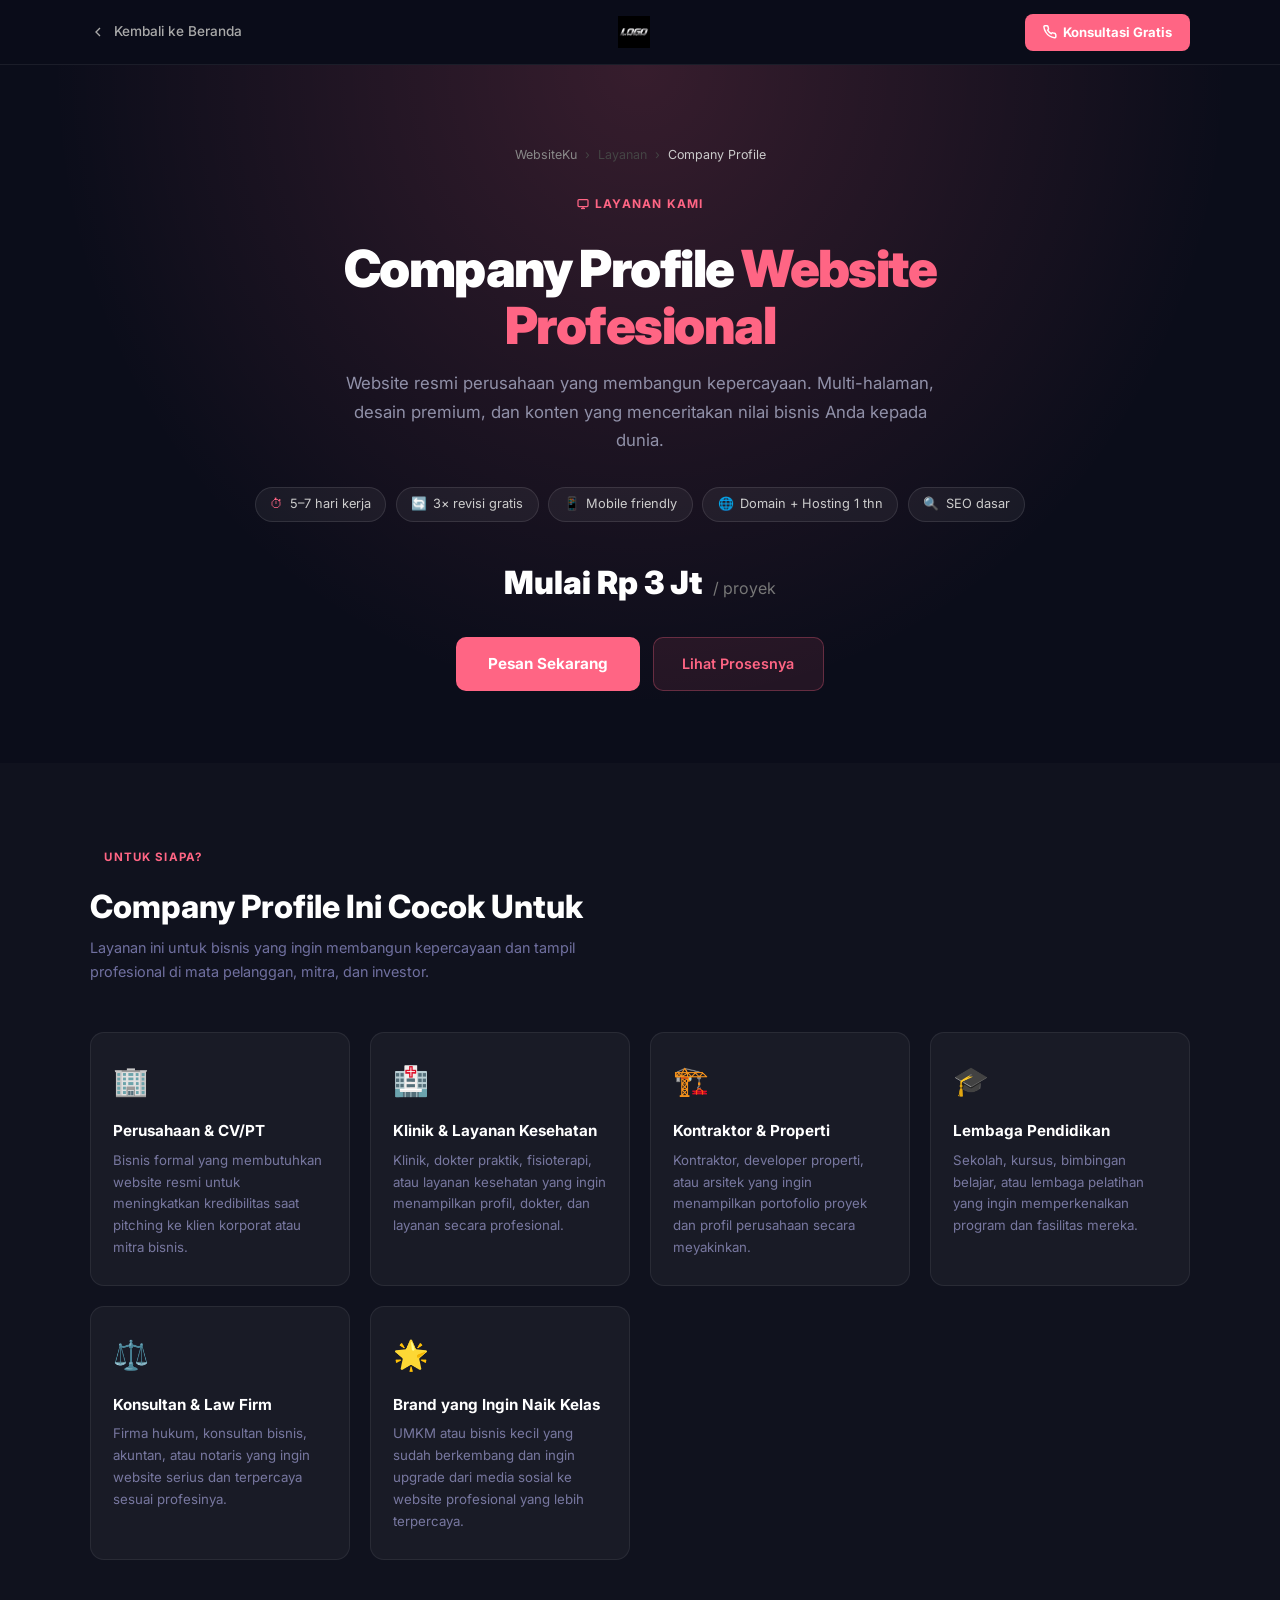
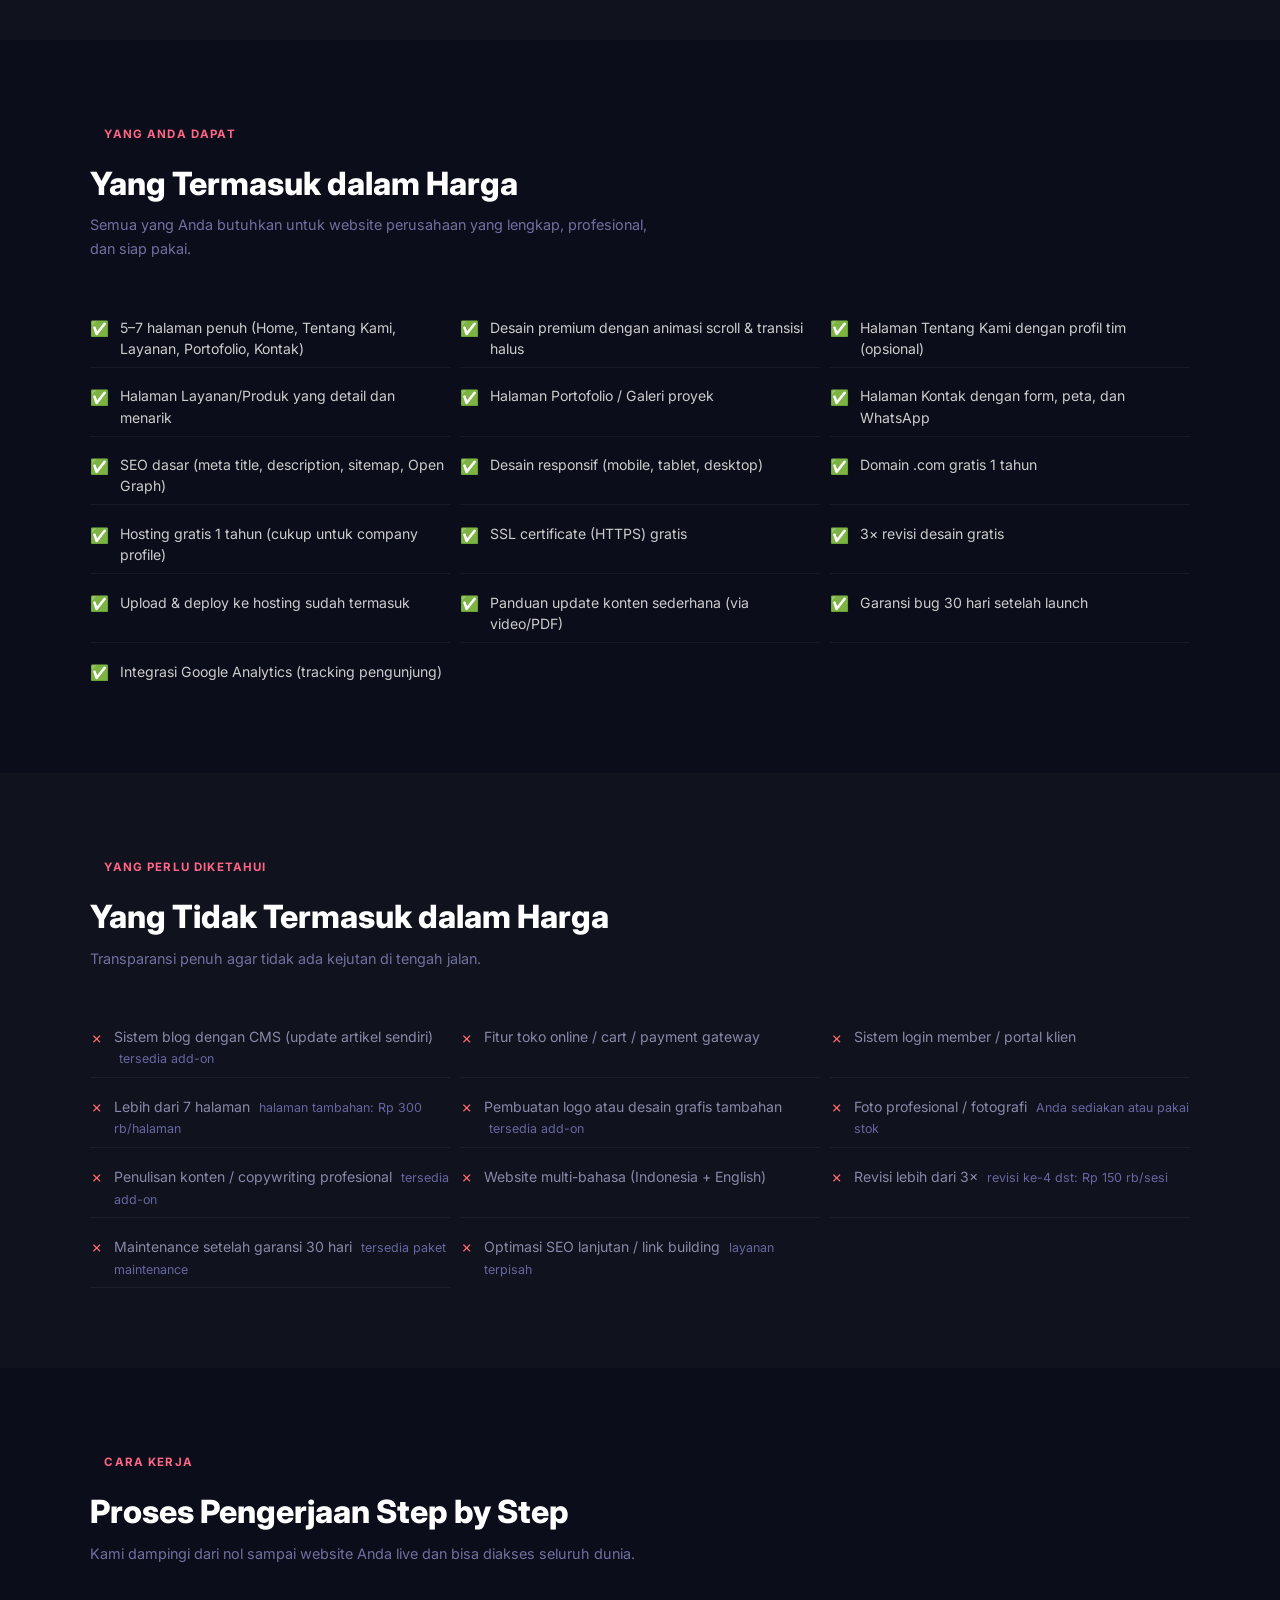
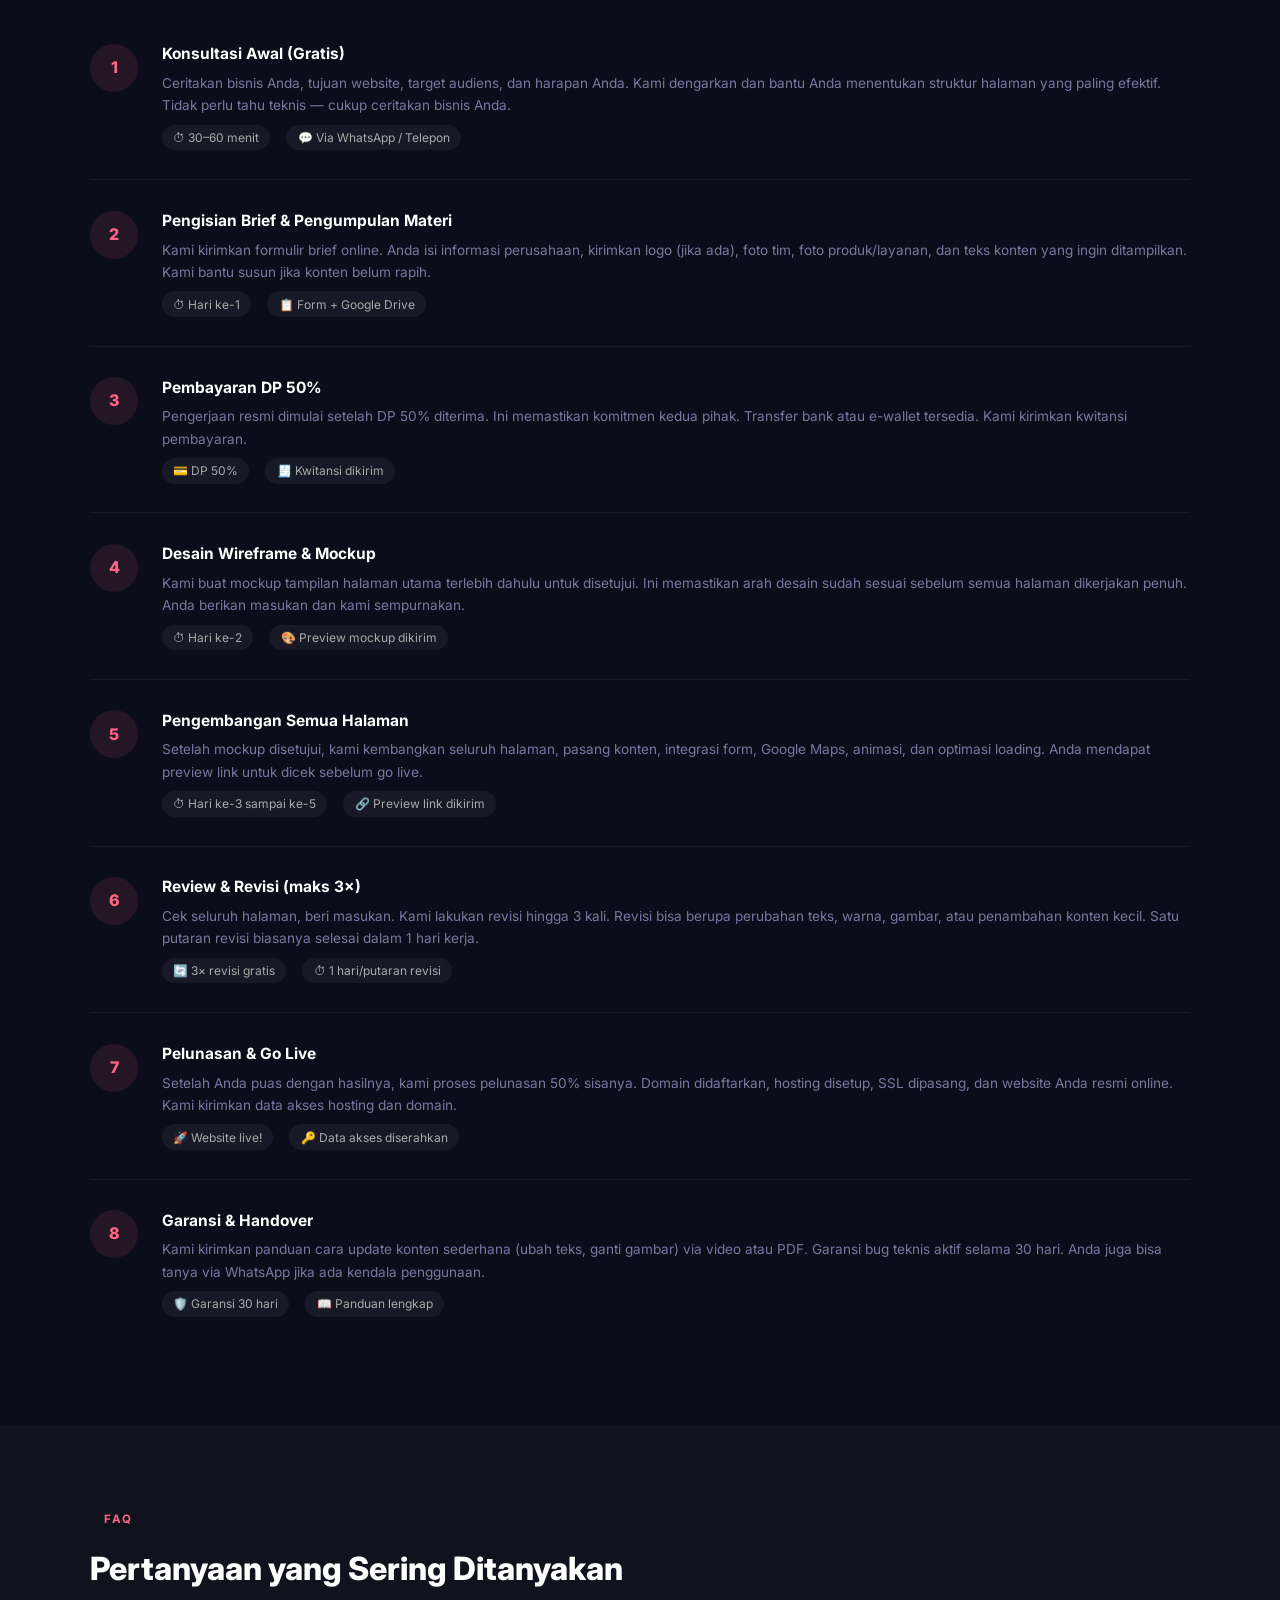
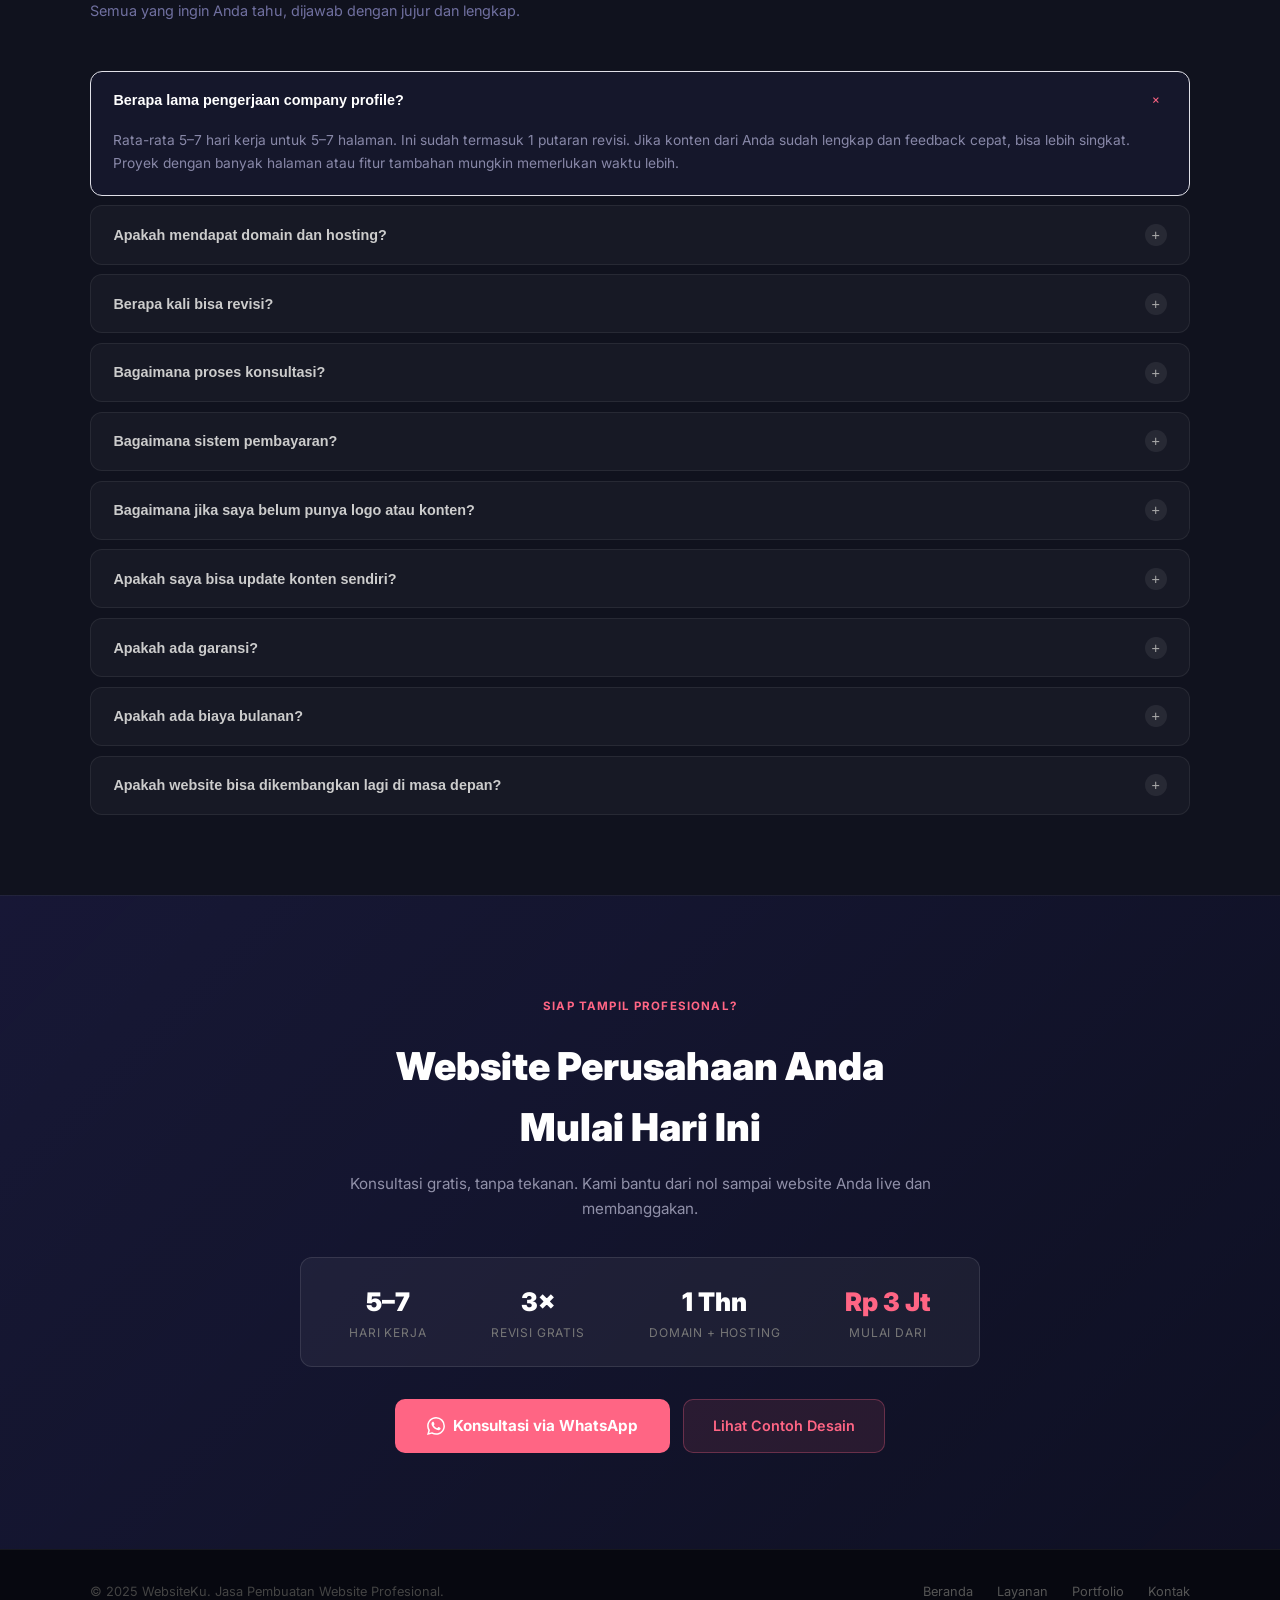
==== company-profile.html @ d53a0168 "feat: add 5 dedicated service detail pages with full content Each service card in the Layanan sectio" ====
<!DOCTYPE html>
<html lang="id">
<head>
  <meta charset="UTF-8" />
  <meta name="viewport" content="width=device-width, initial-scale=1.0" />
  <title>Jasa Company Profile — WebsiteKu</title>
  <meta name="description" content="Jasa pembuatan Company Profile website profesional. Multi-halaman, desain premium, SEO siap. Mulai Rp 3 Jt." />
  <link rel="preconnect" href="https://fonts.googleapis.com" />
  <link rel="preconnect" href="https://fonts.gstatic.com" crossorigin />
  <link href="https://fonts.googleapis.com/css2?family=Inter:wght@300;400;500;600;700;800;900&display=swap" rel="stylesheet" />
  <link rel="stylesheet" href="layanan.css" />
  <style>:root{--accent:#FF6584;--accent-glow:rgba(255,101,132,.18)}</style>
</head>
<body>

<nav class="l-nav">
  <div class="l-nav-inner">
    <a href="index.html" class="l-nav-back">
      <svg width="16" height="16" viewBox="0 0 24 24" fill="none" stroke="currentColor" stroke-width="2"><polyline points="15 18 9 12 15 6"/></svg>
      Kembali ke Beranda
    </a>
    <img src="assets/logo-placeholder.png" alt="WebsiteKu" class="l-nav-logo" />
    <a href="#pesan" class="l-nav-cta" style="background:#FF6584">
      <svg width="14" height="14" viewBox="0 0 24 24" fill="none" stroke="currentColor" stroke-width="2.5"><path d="M22 16.92v3a2 2 0 0 1-2.18 2 19.79 19.79 0 0 1-8.63-3.07A19.5 19.5 0 0 1 4.69 12 19.79 19.79 0 0 1 1.61 3.38 2 2 0 0 1 3.6 1.21h3a2 2 0 0 1 2 1.72c.127.96.361 1.903.7 2.81a2 2 0 0 1-.45 2.11L7.91 8.96a16 16 0 0 0 6 6l.97-.97a2 2 0 0 1 2.11-.45c.907.339 1.85.573 2.81.7a2 2 0 0 1 1.72 2.02z"/></svg>
      <span>Konsultasi Gratis</span>
    </a>
  </div>
</nav>

<section class="l-hero">
  <div class="l-hero-inner">
    <div class="l-breadcrumb">
      <a href="index.html">WebsiteKu</a><span>›</span><span>Layanan</span><span>›</span><span style="color:#ccc">Company Profile</span>
    </div>
    <div class="l-hero-tag" style="--accent:#FF6584">
      <svg width="12" height="12" viewBox="0 0 24 24" fill="none" stroke="currentColor" stroke-width="2.5"><rect x="2" y="3" width="20" height="14" rx="2"/><line x1="8" y1="21" x2="16" y2="21"/><line x1="12" y1="17" x2="12" y2="21"/></svg>
      Layanan Kami
    </div>
    <h1>Company Profile <span style="color:#FF6584">Website Profesional</span></h1>
    <p class="l-hero-sub">Website resmi perusahaan yang membangun kepercayaan. Multi-halaman, desain premium, dan konten yang menceritakan nilai bisnis Anda kepada dunia.</p>
    <div class="l-hero-pills">
      <span class="l-pill"><span class="pi" style="color:#FF6584">⏱</span> 5–7 hari kerja</span>
      <span class="l-pill"><span class="pi" style="color:#FF6584">🔄</span> 3× revisi gratis</span>
      <span class="l-pill"><span class="pi" style="color:#FF6584">📱</span> Mobile friendly</span>
      <span class="l-pill"><span class="pi" style="color:#FF6584">🌐</span> Domain + Hosting 1 thn</span>
      <span class="l-pill"><span class="pi" style="color:#FF6584">🔍</span> SEO dasar</span>
    </div>
    <div class="l-hero-price" style="color:#fff">Mulai Rp 3 Jt <span>/ proyek</span></div>
    <div class="l-hero-btns">
      <a href="#pesan" class="l-btn-primary" style="background:#FF6584">Pesan Sekarang</a>
      <a href="#proses" class="l-btn-wa" style="background:rgba(255,101,132,.1);color:#FF6584;border-color:rgba(255,101,132,.3)">Lihat Prosesnya</a>
    </div>
  </div>
</section>

<section class="l-section alt">
  <div class="l-container">
    <div class="l-sec-label" style="--accent:#FF6584">Untuk Siapa?</div>
    <h2 class="l-sec-title">Company Profile Ini Cocok Untuk</h2>
    <p class="l-sec-sub">Layanan ini untuk bisnis yang ingin membangun kepercayaan dan tampil profesional di mata pelanggan, mitra, dan investor.</p>
    <div class="l-grid">
      <div class="l-card"><div class="l-card-icon">🏢</div><div class="l-card-title">Perusahaan & CV/PT</div><div class="l-card-text">Bisnis formal yang membutuhkan website resmi untuk meningkatkan kredibilitas saat pitching ke klien korporat atau mitra bisnis.</div></div>
      <div class="l-card"><div class="l-card-icon">🏥</div><div class="l-card-title">Klinik & Layanan Kesehatan</div><div class="l-card-text">Klinik, dokter praktik, fisioterapi, atau layanan kesehatan yang ingin menampilkan profil, dokter, dan layanan secara profesional.</div></div>
      <div class="l-card"><div class="l-card-icon">🏗️</div><div class="l-card-title">Kontraktor & Properti</div><div class="l-card-text">Kontraktor, developer properti, atau arsitek yang ingin menampilkan portofolio proyek dan profil perusahaan secara meyakinkan.</div></div>
      <div class="l-card"><div class="l-card-icon">🎓</div><div class="l-card-title">Lembaga Pendidikan</div><div class="l-card-text">Sekolah, kursus, bimbingan belajar, atau lembaga pelatihan yang ingin memperkenalkan program dan fasilitas mereka.</div></div>
      <div class="l-card"><div class="l-card-icon">⚖️</div><div class="l-card-title">Konsultan & Law Firm</div><div class="l-card-text">Firma hukum, konsultan bisnis, akuntan, atau notaris yang ingin website serius dan terpercaya sesuai profesinya.</div></div>
      <div class="l-card"><div class="l-card-icon">🌟</div><div class="l-card-title">Brand yang Ingin Naik Kelas</div><div class="l-card-text">UMKM atau bisnis kecil yang sudah berkembang dan ingin upgrade dari media sosial ke website profesional yang lebih terpercaya.</div></div>
    </div>
  </div>
</section>

<section class="l-section">
  <div class="l-container">
    <div class="l-sec-label" style="--accent:#FF6584">Yang Anda Dapat</div>
    <h2 class="l-sec-title">Yang Termasuk dalam Harga</h2>
    <p class="l-sec-sub">Semua yang Anda butuhkan untuk website perusahaan yang lengkap, profesional, dan siap pakai.</p>
    <ul class="l-list yes">
      <li><span class="ico">✅</span><span class="lbl">5–7 halaman penuh (Home, Tentang Kami, Layanan, Portofolio, Kontak)</span></li>
      <li><span class="ico">✅</span><span class="lbl">Desain premium dengan animasi scroll & transisi halus</span></li>
      <li><span class="ico">✅</span><span class="lbl">Halaman Tentang Kami dengan profil tim (opsional)</span></li>
      <li><span class="ico">✅</span><span class="lbl">Halaman Layanan/Produk yang detail dan menarik</span></li>
      <li><span class="ico">✅</span><span class="lbl">Halaman Portofolio / Galeri proyek</span></li>
      <li><span class="ico">✅</span><span class="lbl">Halaman Kontak dengan form, peta, dan WhatsApp</span></li>
      <li><span class="ico">✅</span><span class="lbl">SEO dasar (meta title, description, sitemap, Open Graph)</span></li>
      <li><span class="ico">✅</span><span class="lbl">Desain responsif (mobile, tablet, desktop)</span></li>
      <li><span class="ico">✅</span><span class="lbl">Domain .com gratis 1 tahun</span></li>
      <li><span class="ico">✅</span><span class="lbl">Hosting gratis 1 tahun (cukup untuk company profile)</span></li>
      <li><span class="ico">✅</span><span class="lbl">SSL certificate (HTTPS) gratis</span></li>
      <li><span class="ico">✅</span><span class="lbl">3× revisi desain gratis</span></li>
      <li><span class="ico">✅</span><span class="lbl">Upload & deploy ke hosting sudah termasuk</span></li>
      <li><span class="ico">✅</span><span class="lbl">Panduan update konten sederhana (via video/PDF)</span></li>
      <li><span class="ico">✅</span><span class="lbl">Garansi bug 30 hari setelah launch</span></li>
      <li><span class="ico">✅</span><span class="lbl">Integrasi Google Analytics (tracking pengunjung)</span></li>
    </ul>
  </div>
</section>

<section class="l-section alt">
  <div class="l-container">
    <div class="l-sec-label" style="--accent:#FF6584">Yang Perlu Diketahui</div>
    <h2 class="l-sec-title">Yang Tidak Termasuk dalam Harga</h2>
    <p class="l-sec-sub">Transparansi penuh agar tidak ada kejutan di tengah jalan.</p>
    <ul class="l-list no">
      <li><span class="ico">✗</span><span class="lbl">Sistem blog dengan CMS (update artikel sendiri) <span class="note">tersedia add-on</span></span></li>
      <li><span class="ico">✗</span><span class="lbl">Fitur toko online / cart / payment gateway</span></li>
      <li><span class="ico">✗</span><span class="lbl">Sistem login member / portal klien</span></li>
      <li><span class="ico">✗</span><span class="lbl">Lebih dari 7 halaman <span class="note">halaman tambahan: Rp 300 rb/halaman</span></span></li>
      <li><span class="ico">✗</span><span class="lbl">Pembuatan logo atau desain grafis tambahan <span class="note">tersedia add-on</span></span></li>
      <li><span class="ico">✗</span><span class="lbl">Foto profesional / fotografi <span class="note">Anda sediakan atau pakai stok</span></span></li>
      <li><span class="ico">✗</span><span class="lbl">Penulisan konten / copywriting profesional <span class="note">tersedia add-on</span></span></li>
      <li><span class="ico">✗</span><span class="lbl">Website multi-bahasa (Indonesia + English)</span></li>
      <li><span class="ico">✗</span><span class="lbl">Revisi lebih dari 3× <span class="note">revisi ke-4 dst: Rp 150 rb/sesi</span></span></li>
      <li><span class="ico">✗</span><span class="lbl">Maintenance setelah garansi 30 hari <span class="note">tersedia paket maintenance</span></span></li>
      <li><span class="ico">✗</span><span class="lbl">Optimasi SEO lanjutan / link building <span class="note">layanan terpisah</span></span></li>
    </ul>
  </div>
</section>

<section class="l-section" id="proses">
  <div class="l-container">
    <div class="l-sec-label" style="--accent:#FF6584">Cara Kerja</div>
    <h2 class="l-sec-title">Proses Pengerjaan Step by Step</h2>
    <p class="l-sec-sub">Kami dampingi dari nol sampai website Anda live dan bisa diakses seluruh dunia.</p>
    <div class="l-steps">
      <div class="l-step">
        <div class="l-step-num" style="border-color:rgba(255,101,132,.4);color:#FF6584;background:rgba(255,101,132,.1)">1</div>
        <div><div class="l-step-title">Konsultasi Awal (Gratis)</div><div class="l-step-text">Ceritakan bisnis Anda, tujuan website, target audiens, dan harapan Anda. Kami dengarkan dan bantu Anda menentukan struktur halaman yang paling efektif. Tidak perlu tahu teknis — cukup ceritakan bisnis Anda.</div><div class="l-step-meta"><span class="l-step-tag">⏱ 30–60 menit</span><span class="l-step-tag">💬 Via WhatsApp / Telepon</span></div></div>
      </div>
      <div class="l-step">
        <div class="l-step-num" style="border-color:rgba(255,101,132,.4);color:#FF6584;background:rgba(255,101,132,.1)">2</div>
        <div><div class="l-step-title">Pengisian Brief & Pengumpulan Materi</div><div class="l-step-text">Kami kirimkan formulir brief online. Anda isi informasi perusahaan, kirimkan logo (jika ada), foto tim, foto produk/layanan, dan teks konten yang ingin ditampilkan. Kami bantu susun jika konten belum rapih.</div><div class="l-step-meta"><span class="l-step-tag">⏱ Hari ke-1</span><span class="l-step-tag">📋 Form + Google Drive</span></div></div>
      </div>
      <div class="l-step">
        <div class="l-step-num" style="border-color:rgba(255,101,132,.4);color:#FF6584;background:rgba(255,101,132,.1)">3</div>
        <div><div class="l-step-title">Pembayaran DP 50%</div><div class="l-step-text">Pengerjaan resmi dimulai setelah DP 50% diterima. Ini memastikan komitmen kedua pihak. Transfer bank atau e-wallet tersedia. Kami kirimkan kwitansi pembayaran.</div><div class="l-step-meta"><span class="l-step-tag">💳 DP 50%</span><span class="l-step-tag">🧾 Kwitansi dikirim</span></div></div>
      </div>
      <div class="l-step">
        <div class="l-step-num" style="border-color:rgba(255,101,132,.4);color:#FF6584;background:rgba(255,101,132,.1)">4</div>
        <div><div class="l-step-title">Desain Wireframe & Mockup</div><div class="l-step-text">Kami buat mockup tampilan halaman utama terlebih dahulu untuk disetujui. Ini memastikan arah desain sudah sesuai sebelum semua halaman dikerjakan penuh. Anda berikan masukan dan kami sempurnakan.</div><div class="l-step-meta"><span class="l-step-tag">⏱ Hari ke-2</span><span class="l-step-tag">🎨 Preview mockup dikirim</span></div></div>
      </div>
      <div class="l-step">
        <div class="l-step-num" style="border-color:rgba(255,101,132,.4);color:#FF6584;background:rgba(255,101,132,.1)">5</div>
        <div><div class="l-step-title">Pengembangan Semua Halaman</div><div class="l-step-text">Setelah mockup disetujui, kami kembangkan seluruh halaman, pasang konten, integrasi form, Google Maps, animasi, dan optimasi loading. Anda mendapat preview link untuk dicek sebelum go live.</div><div class="l-step-meta"><span class="l-step-tag">⏱ Hari ke-3 sampai ke-5</span><span class="l-step-tag">🔗 Preview link dikirim</span></div></div>
      </div>
      <div class="l-step">
        <div class="l-step-num" style="border-color:rgba(255,101,132,.4);color:#FF6584;background:rgba(255,101,132,.1)">6</div>
        <div><div class="l-step-title">Review & Revisi (maks 3×)</div><div class="l-step-text">Cek seluruh halaman, beri masukan. Kami lakukan revisi hingga 3 kali. Revisi bisa berupa perubahan teks, warna, gambar, atau penambahan konten kecil. Satu putaran revisi biasanya selesai dalam 1 hari kerja.</div><div class="l-step-meta"><span class="l-step-tag">🔄 3× revisi gratis</span><span class="l-step-tag">⏱ 1 hari/putaran revisi</span></div></div>
      </div>
      <div class="l-step">
        <div class="l-step-num" style="border-color:rgba(255,101,132,.4);color:#FF6584;background:rgba(255,101,132,.1)">7</div>
        <div><div class="l-step-title">Pelunasan & Go Live</div><div class="l-step-text">Setelah Anda puas dengan hasilnya, kami proses pelunasan 50% sisanya. Domain didaftarkan, hosting disetup, SSL dipasang, dan website Anda resmi online. Kami kirimkan data akses hosting dan domain.</div><div class="l-step-meta"><span class="l-step-tag">🚀 Website live!</span><span class="l-step-tag">🔑 Data akses diserahkan</span></div></div>
      </div>
      <div class="l-step">
        <div class="l-step-num" style="border-color:rgba(255,101,132,.4);color:#FF6584;background:rgba(255,101,132,.1)">8</div>
        <div><div class="l-step-title">Garansi & Handover</div><div class="l-step-text">Kami kirimkan panduan cara update konten sederhana (ubah teks, ganti gambar) via video atau PDF. Garansi bug teknis aktif selama 30 hari. Anda juga bisa tanya via WhatsApp jika ada kendala penggunaan.</div><div class="l-step-meta"><span class="l-step-tag">🛡️ Garansi 30 hari</span><span class="l-step-tag">📖 Panduan lengkap</span></div></div>
      </div>
    </div>
  </div>
</section>

<section class="l-section alt">
  <div class="l-container">
    <div class="l-sec-label" style="--accent:#FF6584">FAQ</div>
    <h2 class="l-sec-title">Pertanyaan yang Sering Ditanyakan</h2>
    <p class="l-sec-sub">Semua yang ingin Anda tahu, dijawab dengan jujur dan lengkap.</p>
    <div class="l-faq">
      <div class="l-faq-item open">
        <button class="l-faq-btn"><span class="l-faq-q">Berapa lama pengerjaan company profile?</span><span class="l-faq-icon">+</span></button>
        <div class="l-faq-a">Rata-rata 5–7 hari kerja untuk 5–7 halaman. Ini sudah termasuk 1 putaran revisi. Jika konten dari Anda sudah lengkap dan feedback cepat, bisa lebih singkat. Proyek dengan banyak halaman atau fitur tambahan mungkin memerlukan waktu lebih.</div>
      </div>
      <div class="l-faq-item">
        <button class="l-faq-btn"><span class="l-faq-q">Apakah mendapat domain dan hosting?</span><span class="l-faq-icon">+</span></button>
        <div class="l-faq-a">Ya, keduanya termasuk gratis selama 1 tahun. Domain .com dan shared hosting yang cukup untuk company profile. Setelah tahun pertama, perpanjangan domain sekitar Rp 150–250 rb/tahun dan hosting Rp 150–400 rb/tahun tergantung provider.</div>
      </div>
      <div class="l-faq-item">
        <button class="l-faq-btn"><span class="l-faq-q">Berapa kali bisa revisi?</span><span class="l-faq-icon">+</span></button>
        <div class="l-faq-a">3× revisi gratis. Satu sesi revisi = satu kali pengiriman list perubahan dari Anda. Kami sarankan kumpulkan semua masukan Anda dalam satu pesan agar revisi efisien. Revisi ke-4 dan seterusnya dikenakan biaya Rp 150.000/sesi.</div>
      </div>
      <div class="l-faq-item">
        <button class="l-faq-btn"><span class="l-faq-q">Bagaimana proses konsultasi?</span><span class="l-faq-icon">+</span></button>
        <div class="l-faq-a">Konsultasi dilakukan via WhatsApp atau telepon, gratis dan tanpa komitmen. Kami tanyakan kebutuhan bisnis Anda, target audiens, referensi desain, dan konten yang perlu ditampilkan. Dari sana kami berikan rekomendasi struktur halaman terbaik.</div>
      </div>
      <div class="l-faq-item">
        <button class="l-faq-btn"><span class="l-faq-q">Bagaimana sistem pembayaran?</span><span class="l-faq-icon">+</span></button>
        <div class="l-faq-a">DP 50% di awal (sebelum pengerjaan), pelunasan 50% setelah Anda menyetujui hasil akhir. Tidak ada pembayaran penuh di depan. Pembayaran via transfer bank (BCA, Mandiri, BRI, BNI) atau e-wallet (GoPay, OVO, DANA).</div>
      </div>
      <div class="l-faq-item">
        <button class="l-faq-btn"><span class="l-faq-q">Bagaimana jika saya belum punya logo atau konten?</span><span class="l-faq-icon">+</span></button>
        <div class="l-faq-a">Tidak masalah. Untuk logo, kami bisa pakai teks nama perusahaan sementara, atau buatkan logo sederhana sebagai add-on. Untuk konten teks, kami bantu susun berdasarkan informasi yang Anda berikan. Foto bisa pakai stok gambar profesional yang kami pilihkan sesuai industri Anda.</div>
      </div>
      <div class="l-faq-item">
        <button class="l-faq-btn"><span class="l-faq-q">Apakah saya bisa update konten sendiri?</span><span class="l-faq-icon">+</span></button>
        <div class="l-faq-a">Untuk update konten sederhana (ganti teks, tambah gambar), kami berikan panduan cara edit file langsung. Jika Anda ingin bisa update konten secara mandiri tanpa coding, kami bisa pasang CMS sederhana sebagai add-on, atau gunakan paket yang sudah termasuk CMS.</div>
      </div>
      <div class="l-faq-item">
        <button class="l-faq-btn"><span class="l-faq-q">Apakah ada garansi?</span><span class="l-faq-icon">+</span></button>
        <div class="l-faq-a">Ya. Garansi bug teknis 30 hari sejak launch. Jika ada error, tampilan rusak di perangkat tertentu, atau masalah teknis lain — kami perbaiki gratis. Kami juga tidak mengambil pelunasan sebelum Anda puas dengan hasilnya.</div>
      </div>
      <div class="l-faq-item">
        <button class="l-faq-btn"><span class="l-faq-q">Apakah ada biaya bulanan?</span><span class="l-faq-icon">+</span></button>
        <div class="l-faq-a">Tidak ada biaya bulanan. Biaya tahunan yang perlu dianggarkan: perpanjangan domain (~Rp 200 rb/tahun) dan hosting (~Rp 300–400 rb/tahun) setelah tahun pertama gratis. Jika butuh maintenance rutin, tersedia paket tersendiri mulai Rp 500 rb/bulan.</div>
      </div>
      <div class="l-faq-item">
        <button class="l-faq-btn"><span class="l-faq-q">Apakah website bisa dikembangkan lagi di masa depan?</span><span class="l-faq-icon">+</span></button>
        <div class="l-faq-a">Sangat bisa. Company profile bisa ditambahkan fitur blog, toko online, sistem booking, atau portal login. Klien lama mendapatkan diskon pengembangan. Kami desain website dengan struktur yang mudah dikembangkan.</div>
      </div>
    </div>
  </div>
</section>

<section class="l-cta" id="pesan">
  <div class="l-cta-inner">
    <div class="l-sec-label" style="--accent:#FF6584;margin-bottom:1rem">Siap Tampil Profesional?</div>
    <h2>Website Perusahaan Anda<br>Mulai Hari Ini</h2>
    <p>Konsultasi gratis, tanpa tekanan. Kami bantu dari nol sampai website Anda live dan membanggakan.</p>
    <div style="background:rgba(255,255,255,.05);border:1px solid rgba(255,255,255,.1);border-radius:12px;padding:1.5rem;margin-bottom:2rem;display:flex;justify-content:space-around;flex-wrap:wrap;gap:1rem">
      <div style="text-align:center"><div style="font-size:1.6rem;font-weight:900;color:#fff">5–7</div><div style="font-size:.75rem;color:#777;text-transform:uppercase;letter-spacing:.07em">Hari Kerja</div></div>
      <div style="text-align:center"><div style="font-size:1.6rem;font-weight:900;color:#fff">3×</div><div style="font-size:.75rem;color:#777;text-transform:uppercase;letter-spacing:.07em">Revisi Gratis</div></div>
      <div style="text-align:center"><div style="font-size:1.6rem;font-weight:900;color:#fff">1 Thn</div><div style="font-size:.75rem;color:#777;text-transform:uppercase;letter-spacing:.07em">Domain + Hosting</div></div>
      <div style="text-align:center"><div style="font-size:1.6rem;font-weight:900;color:#FF6584">Rp 3 Jt</div><div style="font-size:.75rem;color:#777;text-transform:uppercase;letter-spacing:.07em">Mulai Dari</div></div>
    </div>
    <div class="l-hero-btns" style="justify-content:center">
      <a href="https://wa.me/6281234567890?text=Halo%20WebsiteKu!%20Saya%20tertarik%20memesan%20Company%20Profile.%20Boleh%20saya%20konsultasi%20dulu%3F" target="_blank" class="l-btn-primary" style="background:#FF6584">
        <svg width="18" height="18" viewBox="0 0 24 24" fill="currentColor"><path d="M17.472 14.382c-.297-.149-1.758-.867-2.03-.967-.273-.099-.471-.148-.67.15-.197.297-.767.966-.94 1.164-.173.199-.347.223-.644.075-.297-.15-1.255-.463-2.39-1.475-.883-.788-1.48-1.761-1.653-2.059-.173-.297-.018-.458.13-.606.134-.133.298-.347.446-.52.149-.174.198-.298.298-.497.099-.198.05-.371-.025-.52-.075-.149-.669-1.612-.916-2.207-.242-.579-.487-.5-.669-.51-.173-.008-.371-.01-.57-.01-.198 0-.52.074-.792.372-.272.297-1.04 1.016-1.04 2.479 0 1.462 1.065 2.875 1.213 3.074.149.198 2.096 3.2 5.077 4.487.709.306 1.262.489 1.694.625.712.227 1.36.195 1.871.118.571-.085 1.758-.719 2.006-1.413.248-.694.248-1.289.173-1.413-.074-.124-.272-.198-.57-.347m-5.421 7.403h-.004a9.87 9.87 0 01-5.031-1.378l-.361-.214-3.741.982.998-3.648-.235-.374a9.86 9.86 0 01-1.51-5.26c.001-5.45 4.436-9.884 9.888-9.884 2.64 0 5.122 1.03 6.988 2.898a9.825 9.825 0 012.893 6.994c-.003 5.45-4.437 9.884-9.885 9.884m8.413-18.297A11.815 11.815 0 0012.05 0C5.495 0 .16 5.335.157 11.892c0 2.096.547 4.142 1.588 5.945L.057 24l6.305-1.654a11.882 11.882 0 005.683 1.448h.005c6.554 0 11.89-5.335 11.893-11.893a11.821 11.821 0 00-3.48-8.413z"/></svg>
        Konsultasi via WhatsApp
      </a>
      <a href="index.html#portfolio" class="l-btn-wa" style="background:rgba(255,101,132,.1);color:#FF6584;border-color:rgba(255,101,132,.3)">Lihat Contoh Desain</a>
    </div>
  </div>
</section>

<footer class="l-footer">
  <div class="l-footer-inner">
    <span class="l-footer-copy">© 2025 WebsiteKu. Jasa Pembuatan Website Profesional.</span>
    <div class="l-footer-links">
      <a href="index.html">Beranda</a><a href="index.html#layanan">Layanan</a><a href="index.html#portfolio">Portfolio</a><a href="index.html#kontak">Kontak</a>
    </div>
  </div>
</footer>

<script>
document.querySelectorAll('.l-faq-btn').forEach(btn=>{
  btn.addEventListener('click',()=>{
    const item=btn.closest('.l-faq-item');
    const isOpen=item.classList.contains('open');
    document.querySelectorAll('.l-faq-item').forEach(i=>i.classList.remove('open'));
    if(!isOpen)item.classList.add('open');
  });
});
</script>
</body>
</html>
---- layanan.css ----
/* ============================================================
   WebsiteKu — Shared Layanan Page Styles
   ============================================================ */
*{box-sizing:border-box;margin:0;padding:0}
html{scroll-behavior:smooth}
body{font-family:'Inter',sans-serif;background:#0B0D1A;color:#E0E0E8;line-height:1.6;min-height:100vh}
a{color:inherit;text-decoration:none}
img{display:block;object-fit:contain}

/* ---- NAV ---- */
.l-nav{position:sticky;top:0;z-index:200;background:rgba(11,13,26,.95);backdrop-filter:blur(12px);border-bottom:1px solid rgba(255,255,255,.07);padding:.85rem 5%}
.l-nav-inner{max-width:1100px;margin:0 auto;display:flex;align-items:center;justify-content:space-between;gap:1rem}
.l-nav-back{display:flex;align-items:center;gap:.5rem;font-size:.85rem;font-weight:500;color:#aaa;transition:color .2s}
.l-nav-back:hover{color:#fff}
.l-nav-logo{height:32px;width:auto}
.l-nav-cta{display:flex;align-items:center;gap:.4rem;background:#6C63FF;color:#fff;padding:.5rem 1.1rem;border-radius:8px;font-size:.82rem;font-weight:700;transition:all .2s;white-space:nowrap}
.l-nav-cta:hover{background:#5a52e0;transform:translateY(-1px)}

/* ---- HERO ---- */
.l-hero{padding:5rem 5% 4.5rem;text-align:center;position:relative;overflow:hidden}
.l-hero::before{content:'';position:absolute;inset:0;background:radial-gradient(ellipse at 50% 0%,var(--accent-glow,rgba(108,99,255,.18)),transparent 65%);pointer-events:none}
.l-hero-inner{max-width:780px;margin:0 auto;position:relative}
.l-breadcrumb{display:flex;align-items:center;justify-content:center;gap:.5rem;font-size:.78rem;color:#666;margin-bottom:1.5rem}
.l-breadcrumb a{color:#888;transition:color .2s}.l-breadcrumb a:hover{color:#fff}
.l-breadcrumb span{color:#444}
.l-hero-tag{display:inline-flex;align-items:center;gap:.4rem;background:var(--accent,#6C63FF)18;color:var(--accent,#6C63FF);border:1px solid var(--accent,#6C63FF)44;border-radius:100px;padding:.3rem 1rem;font-size:.75rem;font-weight:700;letter-spacing:.1em;text-transform:uppercase;margin-bottom:1.4rem}
.l-hero h1{font-size:clamp(2rem,5vw,3.2rem);font-weight:900;line-height:1.1;letter-spacing:-.03em;color:#fff;margin-bottom:1rem}
.l-hero h1 span{color:var(--accent,#6C63FF)}
.l-hero-sub{font-size:1.05rem;color:#9090A8;line-height:1.7;max-width:600px;margin:0 auto 2rem}
.l-hero-pills{display:flex;flex-wrap:wrap;gap:.6rem;justify-content:center;margin-bottom:2.2rem}
.l-pill{display:flex;align-items:center;gap:.4rem;background:rgba(255,255,255,.05);border:1px solid rgba(255,255,255,.1);border-radius:100px;padding:.4rem .9rem;font-size:.8rem;color:#ccc}
.l-pill .pi{color:var(--accent,#6C63FF)}
.l-hero-price{font-size:2rem;font-weight:900;color:#fff;margin-bottom:.4rem}
.l-hero-price span{font-size:1rem;font-weight:400;color:#777;margin-left:.3rem}
.l-hero-btns{display:flex;gap:.8rem;justify-content:center;flex-wrap:wrap;margin-top:1.8rem}
.l-btn-primary{display:inline-flex;align-items:center;gap:.5rem;background:var(--accent,#6C63FF);color:#fff;padding:.9rem 2rem;border-radius:10px;font-weight:700;font-size:.95rem;transition:all .2s}
.l-btn-primary:hover{transform:translateY(-2px);box-shadow:0 10px 30px rgba(108,99,255,.4)}
.l-btn-wa{display:inline-flex;align-items:center;gap:.5rem;background:rgba(37,211,102,.12);color:#25D366;border:1px solid rgba(37,211,102,.3);padding:.9rem 1.8rem;border-radius:10px;font-weight:600;font-size:.9rem;transition:all .2s}
.l-btn-wa:hover{background:rgba(37,211,102,.2);transform:translateY(-2px)}

/* ---- SECTIONS ---- */
.l-section{padding:5rem 5%}
.l-section.alt{background:rgba(255,255,255,.02)}
.l-container{max-width:1100px;margin:0 auto}
.l-sec-label{display:inline-block;background:var(--accent,#6C63FF)18;color:var(--accent,#6C63FF);border:1px solid var(--accent,#6C63FF)44;border-radius:100px;padding:.28rem .9rem;font-size:.72rem;font-weight:700;letter-spacing:.1em;text-transform:uppercase;margin-bottom:1rem}
.l-sec-title{font-size:clamp(1.5rem,3vw,2rem);font-weight:800;color:#fff;margin-bottom:.6rem;line-height:1.25}
.l-sec-sub{font-size:.9rem;color:#7070A0;max-width:560px;line-height:1.65;margin-bottom:3rem}

/* ---- CARDS GRID ---- */
.l-grid{display:grid;grid-template-columns:repeat(auto-fit,minmax(240px,1fr));gap:1.25rem}
.l-card{background:rgba(255,255,255,.04);border:1px solid rgba(255,255,255,.07);border-radius:14px;padding:1.6rem 1.4rem;transition:border-color .2s}
.l-card:hover{border-color:var(--accent,#6C63FF)66}
.l-card-icon{font-size:1.8rem;margin-bottom:.9rem}
.l-card-title{font-size:.95rem;font-weight:700;color:#fff;margin-bottom:.4rem}
.l-card-text{font-size:.83rem;color:#7878A0;line-height:1.65}

/* ---- INCLUDES / EXCLUDES ---- */
.l-list{list-style:none;display:grid;grid-template-columns:repeat(auto-fit,minmax(280px,1fr));gap:.6rem}
.l-list li{display:flex;align-items:flex-start;gap:.7rem;font-size:.88rem;padding:.5rem 0;border-bottom:1px solid rgba(255,255,255,.05);line-height:1.5}
.l-list li:last-child{border-bottom:none}
.l-list .ico{flex-shrink:0;margin-top:.1rem;font-size:.95rem}
.l-list.yes .ico{color:#4ADE80}
.l-list.no .ico{color:#FF6B6B}
.l-list .lbl{color:#ccc}
.l-list.no .lbl{color:#8888A8}
.l-list .note{font-size:.78rem;color:#6666A0;margin-left:.3rem}

/* ---- PROCESS STEPS ---- */
.l-steps{display:flex;flex-direction:column;gap:0}
.l-step{display:grid;grid-template-columns:48px 1fr;gap:1.5rem;padding:1.8rem 0;border-bottom:1px solid rgba(255,255,255,.05)}
.l-step:last-child{border-bottom:none}
.l-step-num{width:48px;height:48px;border-radius:50%;background:var(--accent,#6C63FF)18;border:2px solid var(--accent,#6C63FF)44;display:flex;align-items:center;justify-content:center;font-size:1rem;font-weight:800;color:var(--accent,#6C63FF);flex-shrink:0;margin-top:.1rem}
.l-step-title{font-size:.97rem;font-weight:700;color:#fff;margin-bottom:.3rem}
.l-step-text{font-size:.85rem;color:#7878A0;line-height:1.65}
.l-step-meta{display:flex;gap:1rem;margin-top:.5rem;flex-wrap:wrap}
.l-step-tag{background:rgba(255,255,255,.05);border-radius:100px;padding:.2rem .7rem;font-size:.75rem;color:#aaa}

/* ---- FAQ ---- */
.l-faq{display:flex;flex-direction:column;gap:.6rem}
.l-faq-item{background:rgba(255,255,255,.03);border:1px solid rgba(255,255,255,.07);border-radius:12px;overflow:hidden}
.l-faq-item.open{border-color:var(--accent,#6C63FF)44;background:rgba(108,99,255,.06)}
.l-faq-btn{width:100%;background:none;border:none;padding:1.1rem 1.4rem;display:flex;align-items:center;justify-content:space-between;gap:1rem;cursor:pointer;text-align:left}
.l-faq-q{font-size:.9rem;font-weight:600;color:#ccc;line-height:1.4}
.l-faq-item.open .l-faq-q{color:#fff}
.l-faq-icon{flex-shrink:0;width:22px;height:22px;border-radius:50%;background:rgba(255,255,255,.07);display:flex;align-items:center;justify-content:center;font-size:.9rem;color:#aaa;transition:transform .25s}
.l-faq-item.open .l-faq-icon{transform:rotate(45deg);background:var(--accent,#6C63FF)22;color:var(--accent,#6C63FF)}
.l-faq-a{display:none;padding:0 1.4rem 1.2rem;font-size:.86rem;color:#8888A8;line-height:1.7}
.l-faq-item.open .l-faq-a{display:block}

/* ---- PRICING DETAIL ---- */
.l-price-box{background:linear-gradient(135deg,rgba(108,99,255,.12),rgba(108,99,255,.04));border:1px solid rgba(108,99,255,.3);border-radius:18px;padding:2.5rem;text-align:center;max-width:520px;margin:0 auto}
.l-price-box h3{font-size:1.1rem;font-weight:700;color:#fff;margin-bottom:.3rem}
.l-price-box .prd{font-size:2.8rem;font-weight:900;color:var(--accent,#6C63FF);margin:.5rem 0}
.l-price-box .prd-note{font-size:.82rem;color:#777}
.l-price-highlights{display:flex;justify-content:center;gap:1.5rem;flex-wrap:wrap;margin:1.5rem 0}
.l-ph-item{text-align:center}
.l-ph-num{font-size:1.4rem;font-weight:800;color:#fff}
.l-ph-lbl{font-size:.72rem;color:#777;text-transform:uppercase;letter-spacing:.07em}

/* ---- CTA ---- */
.l-cta{padding:6rem 5%;background:linear-gradient(135deg,rgba(108,99,255,.12),rgba(108,99,255,.04));border-top:1px solid rgba(255,255,255,.06)}
.l-cta-inner{max-width:680px;margin:0 auto;text-align:center}
.l-cta h2{font-size:clamp(1.6rem,4vw,2.4rem);font-weight:900;color:#fff;margin-bottom:.8rem}
.l-cta p{font-size:.95rem;color:#9090A8;margin-bottom:2.2rem;line-height:1.65}

/* ---- FOOTER ---- */
.l-footer{background:rgba(0,0,0,.4);border-top:1px solid rgba(255,255,255,.06);padding:2rem 5%;text-align:center}
.l-footer-inner{max-width:1100px;margin:0 auto;display:flex;align-items:center;justify-content:space-between;flex-wrap:wrap;gap:1rem}
.l-footer-copy{font-size:.8rem;color:#444}
.l-footer-links{display:flex;gap:1.5rem}
.l-footer-links a{font-size:.8rem;color:#555;transition:color .2s}.l-footer-links a:hover{color:#aaa}

/* ---- RESPONSIVE ---- */
@media(max-width:768px){
  .l-nav-logo{height:26px}
  .l-nav-cta span{display:none}
  .l-hero{padding:3.5rem 5% 3rem}
  .l-section{padding:3.5rem 5%}
  .l-cta{padding:4rem 5%}
  .l-price-highlights{gap:1rem}
  .l-footer-inner{flex-direction:column;text-align:center}
  .l-footer-links{justify-content:center}
}
@media(max-width:480px){
  .l-hero h1{font-size:1.8rem}
  .l-hero-price{font-size:1.6rem}
  .l-hero-btns{flex-direction:column;align-items:stretch}
  .l-btn-primary,.l-btn-wa{justify-content:center}
  .l-step{grid-template-columns:36px 1fr;gap:1rem}
  .l-step-num{width:36px;height:36px;font-size:.85rem}
  .l-list{grid-template-columns:1fr}
}
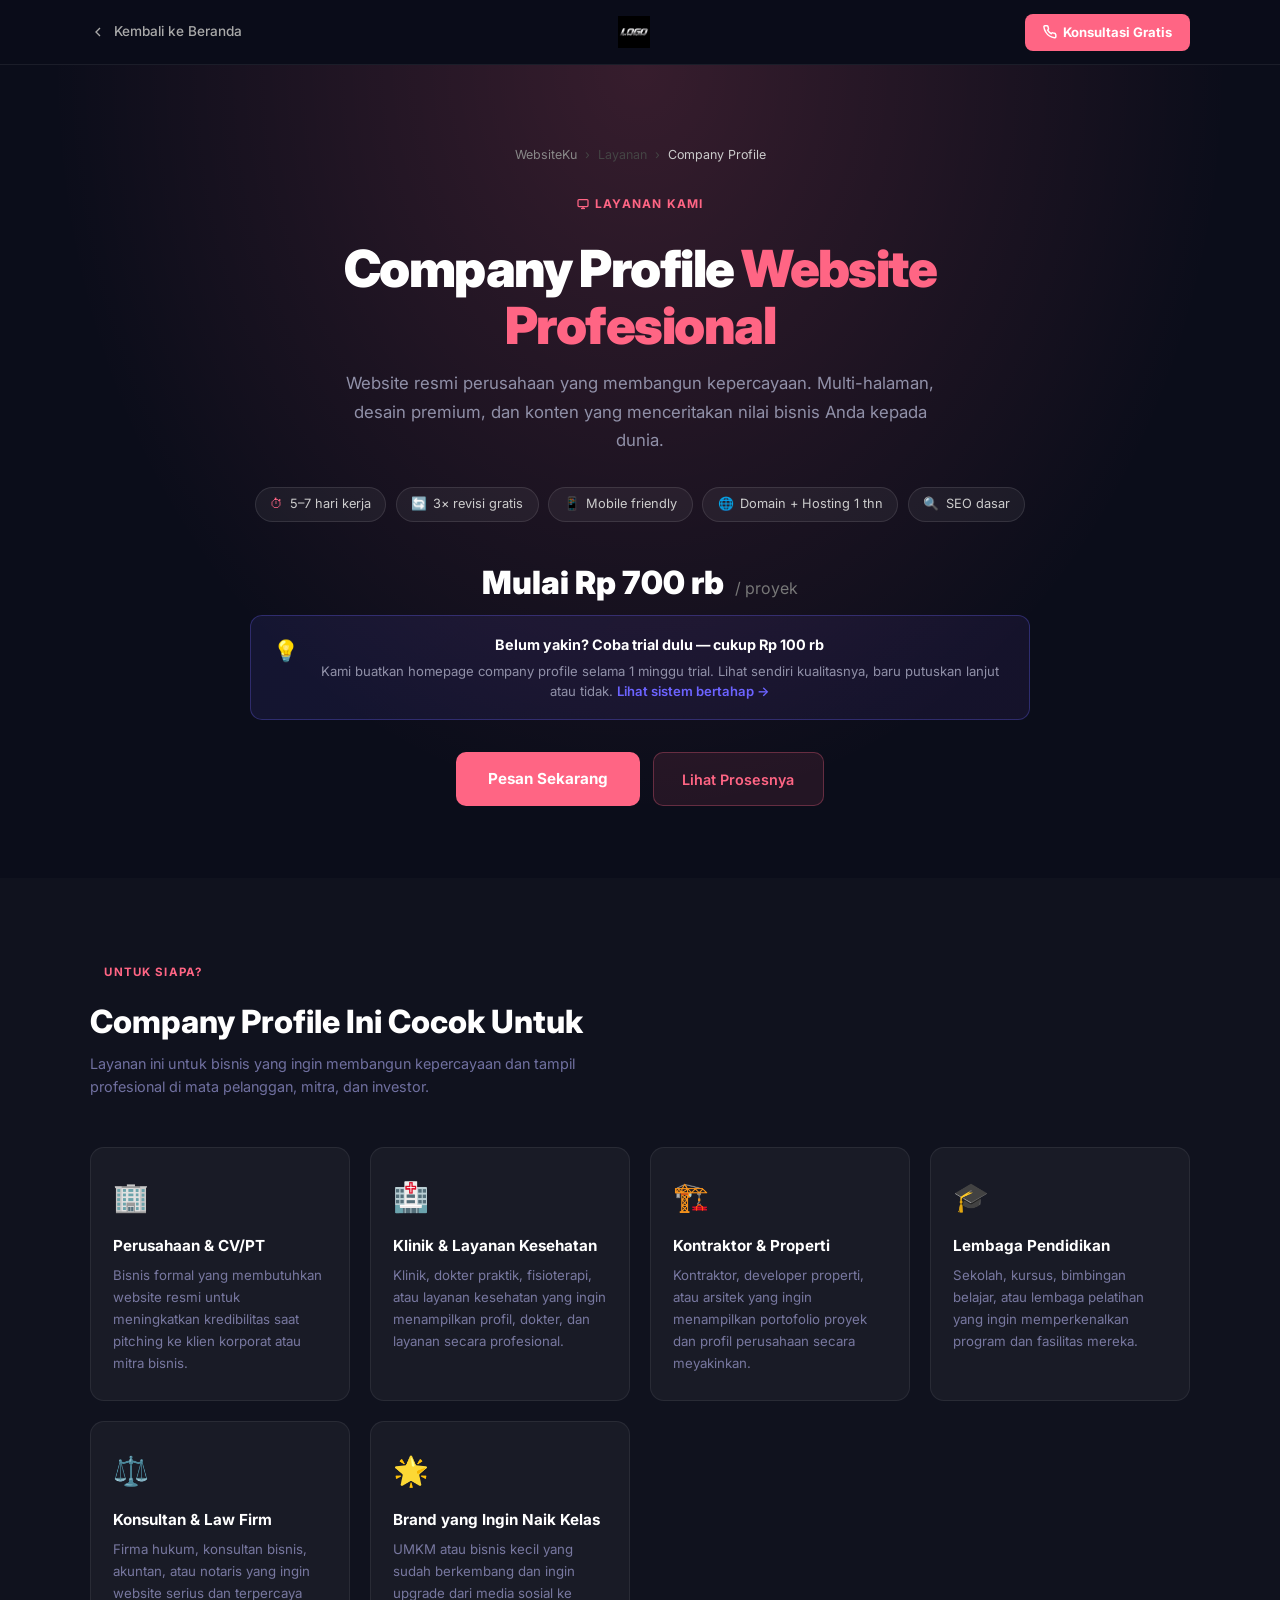
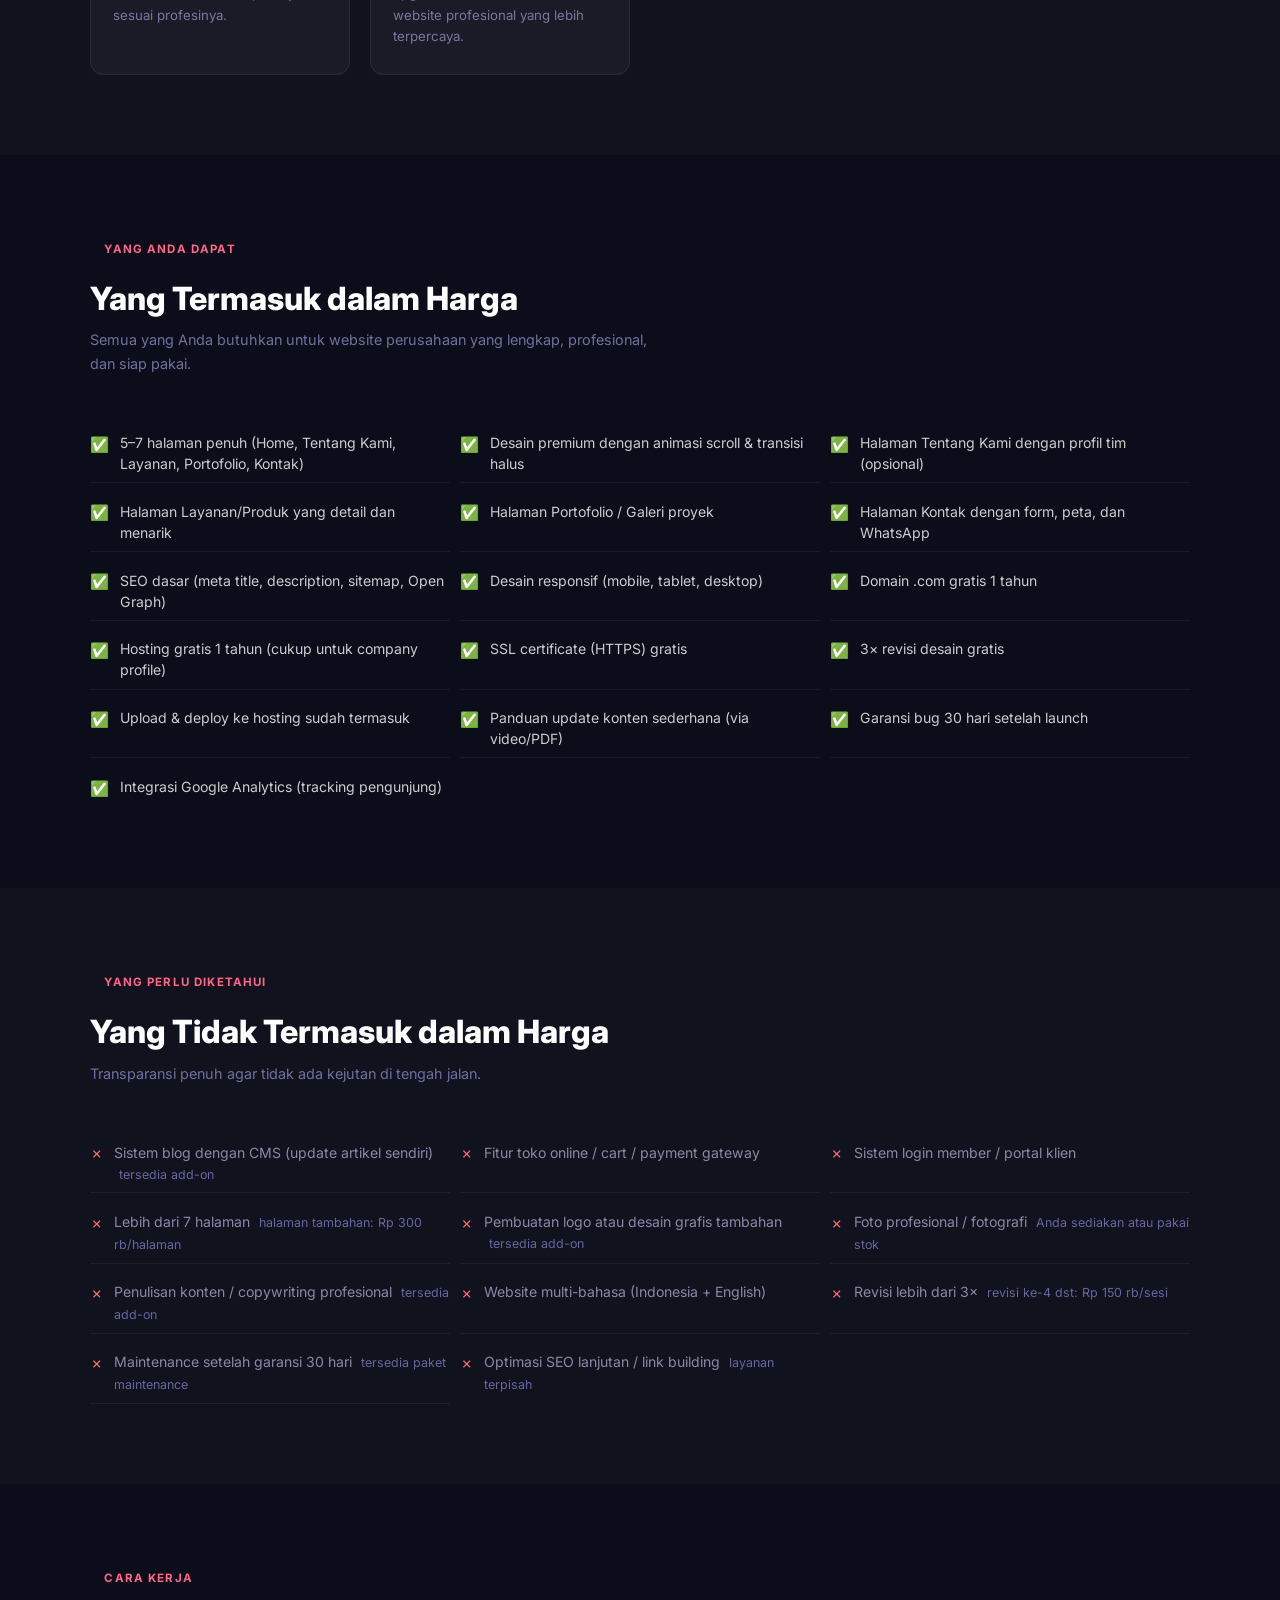
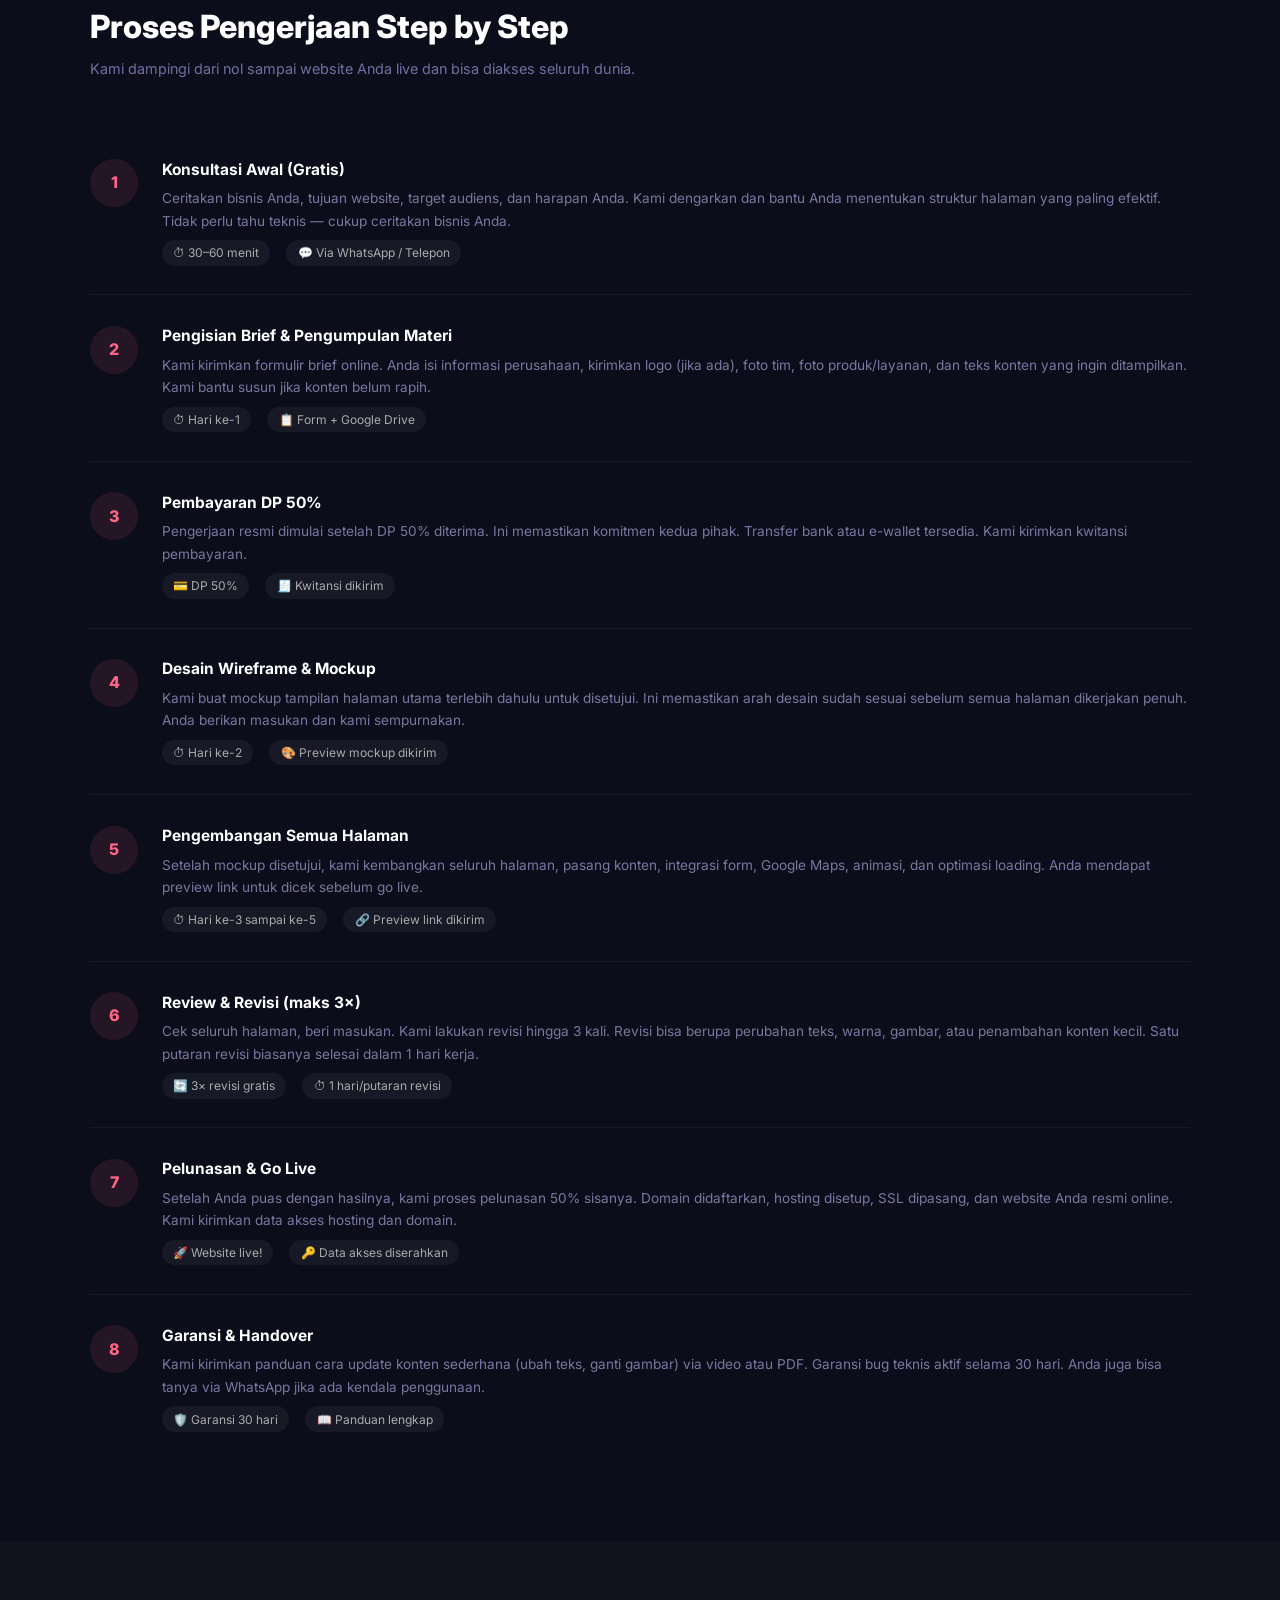
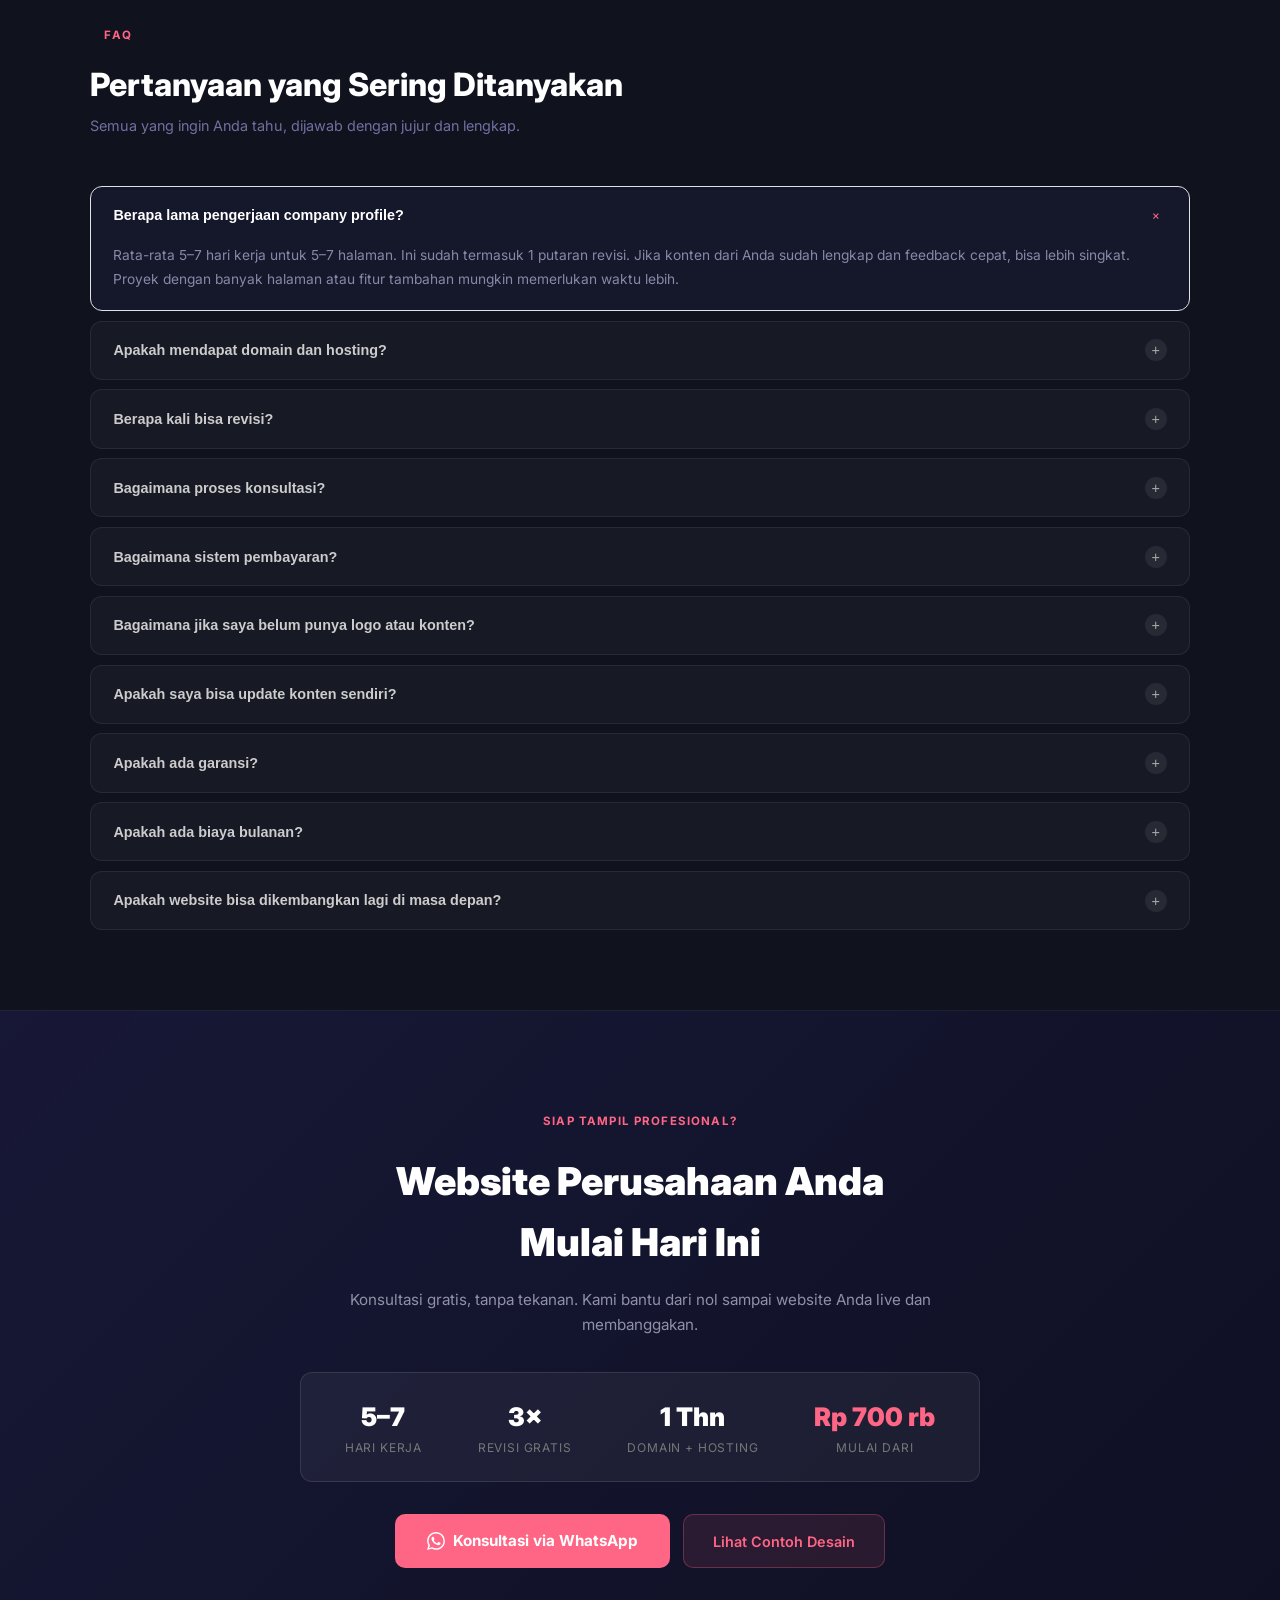
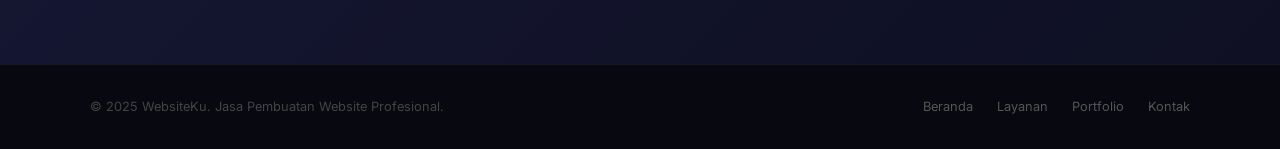
==== commit 65ed5102: "Add tiered pricing system, cinematic splash, and premium template enhancements - New harga section: " ====
--- a/company-profile.html
+++ b/company-profile.html
@@ -4,7 +4,7 @@
   <meta charset="UTF-8" />
   <meta name="viewport" content="width=device-width, initial-scale=1.0" />
   <title>Jasa Company Profile — WebsiteKu</title>
-  <meta name="description" content="Jasa pembuatan Company Profile website profesional. Multi-halaman, desain premium, SEO siap. Mulai Rp 3 Jt." />
+  <meta name="description" content="Jasa pembuatan Company Profile website profesional. Multi-halaman, desain premium, SEO siap. Coba trial Rp 100 rb, mulai dari Rp 700 rb." />
   <link rel="preconnect" href="https://fonts.googleapis.com" />
   <link rel="preconnect" href="https://fonts.gstatic.com" crossorigin />
   <link href="https://fonts.googleapis.com/css2?family=Inter:wght@300;400;500;600;700;800;900&display=swap" rel="stylesheet" />
@@ -45,7 +45,14 @@
       <span class="l-pill"><span class="pi" style="color:#FF6584">🌐</span> Domain + Hosting 1 thn</span>
       <span class="l-pill"><span class="pi" style="color:#FF6584">🔍</span> SEO dasar</span>
     </div>
-    <div class="l-hero-price" style="color:#fff">Mulai Rp 3 Jt <span>/ proyek</span></div>
+    <div class="l-hero-price" style="color:#fff">Mulai Rp 700 rb <span>/ proyek</span></div>
+    <div class="l-trial-note">
+      <div class="l-trial-note-icon">💡</div>
+      <div class="l-trial-note-body">
+        <strong>Belum yakin? Coba trial dulu — cukup Rp 100 rb</strong>
+        <p>Kami buatkan homepage company profile selama 1 minggu trial. Lihat sendiri kualitasnya, baru putuskan lanjut atau tidak. <a href="index.html#harga">Lihat sistem bertahap →</a></p>
+      </div>
+    </div>
     <div class="l-hero-btns">
       <a href="#pesan" class="l-btn-primary" style="background:#FF6584">Pesan Sekarang</a>
       <a href="#proses" class="l-btn-wa" style="background:rgba(255,101,132,.1);color:#FF6584;border-color:rgba(255,101,132,.3)">Lihat Prosesnya</a>
@@ -217,7 +224,7 @@
       <div style="text-align:center"><div style="font-size:1.6rem;font-weight:900;color:#fff">5–7</div><div style="font-size:.75rem;color:#777;text-transform:uppercase;letter-spacing:.07em">Hari Kerja</div></div>
       <div style="text-align:center"><div style="font-size:1.6rem;font-weight:900;color:#fff">3×</div><div style="font-size:.75rem;color:#777;text-transform:uppercase;letter-spacing:.07em">Revisi Gratis</div></div>
       <div style="text-align:center"><div style="font-size:1.6rem;font-weight:900;color:#fff">1 Thn</div><div style="font-size:.75rem;color:#777;text-transform:uppercase;letter-spacing:.07em">Domain + Hosting</div></div>
-      <div style="text-align:center"><div style="font-size:1.6rem;font-weight:900;color:#FF6584">Rp 3 Jt</div><div style="font-size:.75rem;color:#777;text-transform:uppercase;letter-spacing:.07em">Mulai Dari</div></div>
+      <div style="text-align:center"><div style="font-size:1.6rem;font-weight:900;color:#FF6584">Rp 700 rb</div><div style="font-size:.75rem;color:#777;text-transform:uppercase;letter-spacing:.07em">Mulai Dari</div></div>
     </div>
     <div class="l-hero-btns" style="justify-content:center">
       <a href="https://wa.me/6281234567890?text=Halo%20WebsiteKu!%20Saya%20tertarik%20memesan%20Company%20Profile.%20Boleh%20saya%20konsultasi%20dulu%3F" target="_blank" class="l-btn-primary" style="background:#FF6584">
--- a/layanan.css
+++ b/layanan.css
@@ -97,6 +97,13 @@
 .l-ph-num{font-size:1.4rem;font-weight:800;color:#fff}
 .l-ph-lbl{font-size:.72rem;color:#777;text-transform:uppercase;letter-spacing:.07em}
 
+/* ---- Trial Notice ---- */
+.l-trial-note{background:linear-gradient(135deg,rgba(108,99,255,.1),rgba(139,92,246,.08));border:1px solid rgba(108,99,255,.3);border-radius:12px;padding:1.1rem 1.4rem;display:flex;align-items:flex-start;gap:.85rem;margin-bottom:2rem}
+.l-trial-note-icon{font-size:1.3rem;flex-shrink:0;margin-top:.05rem}
+.l-trial-note-body strong{display:block;font-size:.9rem;color:#fff;margin-bottom:.3rem}
+.l-trial-note-body p{font-size:.82rem;color:#9090A8;line-height:1.55;margin:0}
+.l-trial-note-body a{color:#6C63FF;font-weight:600}
+
 /* ---- CTA ---- */
 .l-cta{padding:6rem 5%;background:linear-gradient(135deg,rgba(108,99,255,.12),rgba(108,99,255,.04));border-top:1px solid rgba(255,255,255,.06)}
 .l-cta-inner{max-width:680px;margin:0 auto;text-align:center}
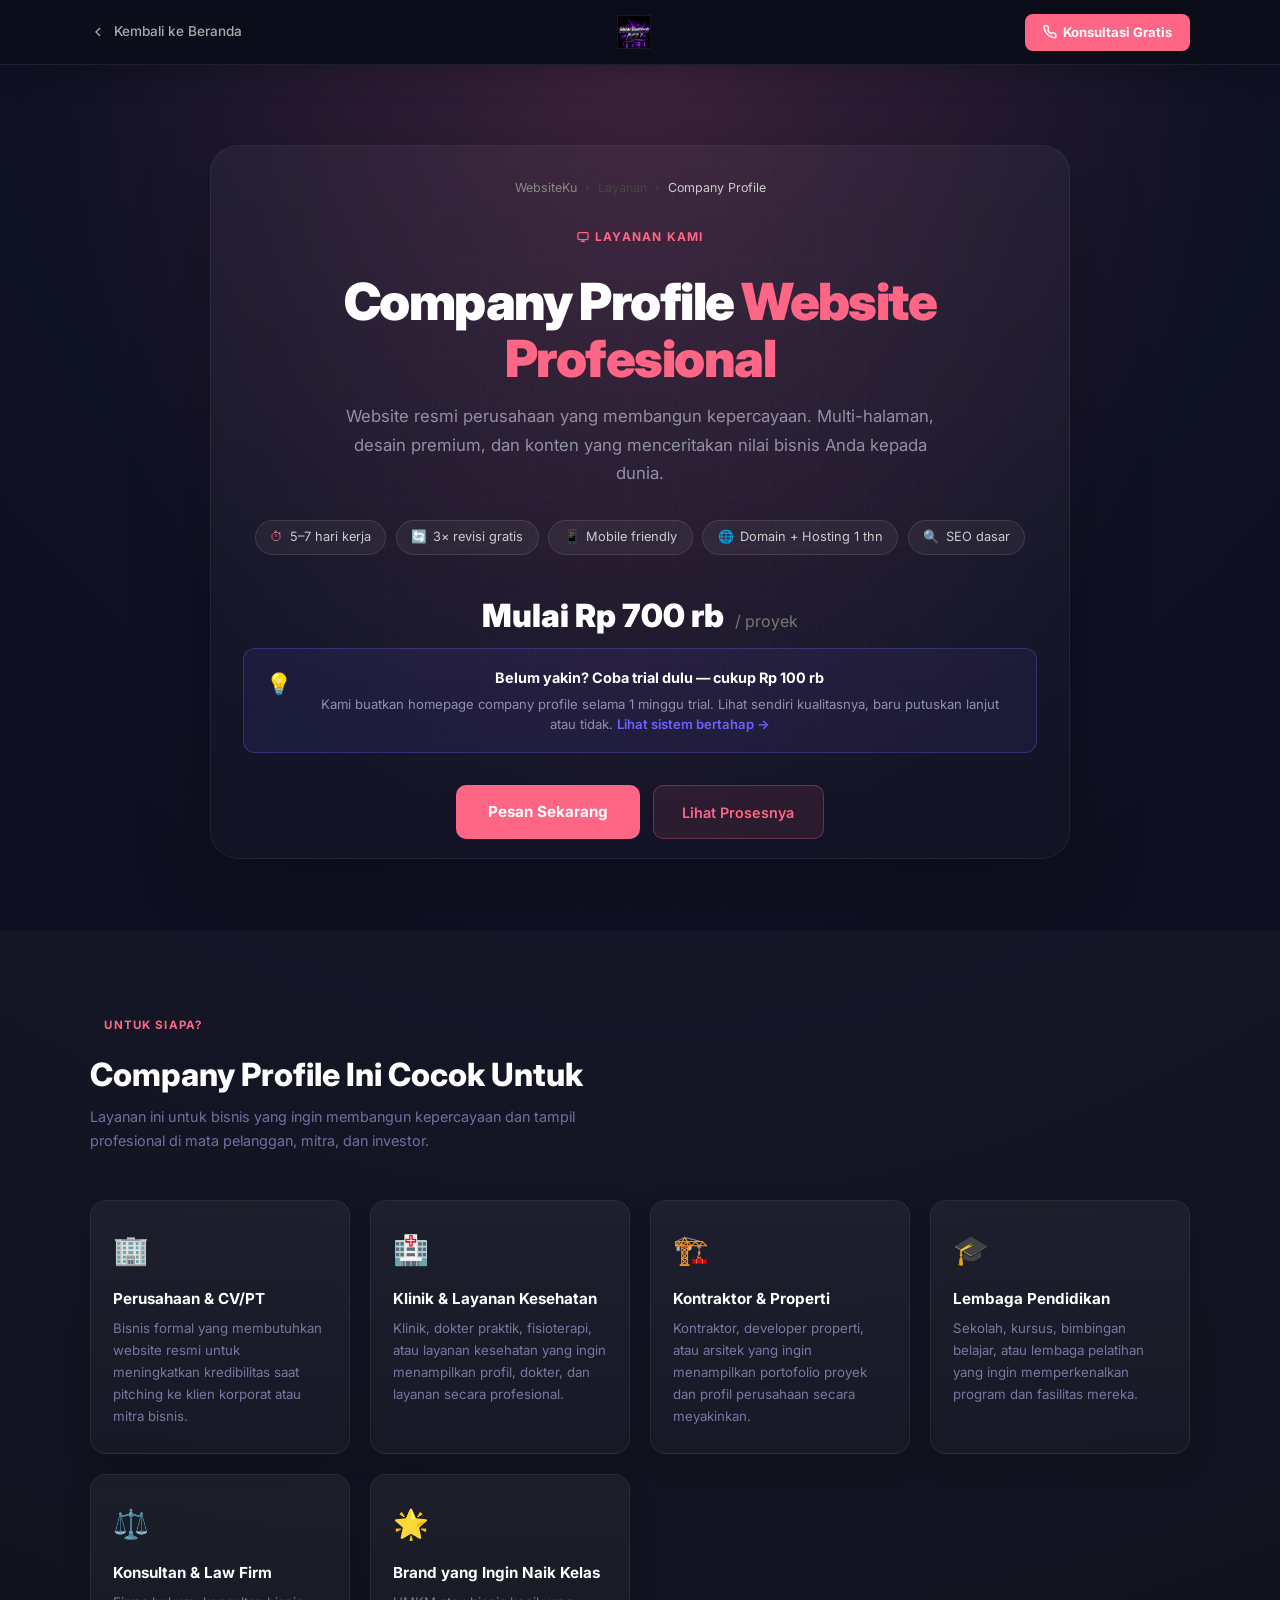
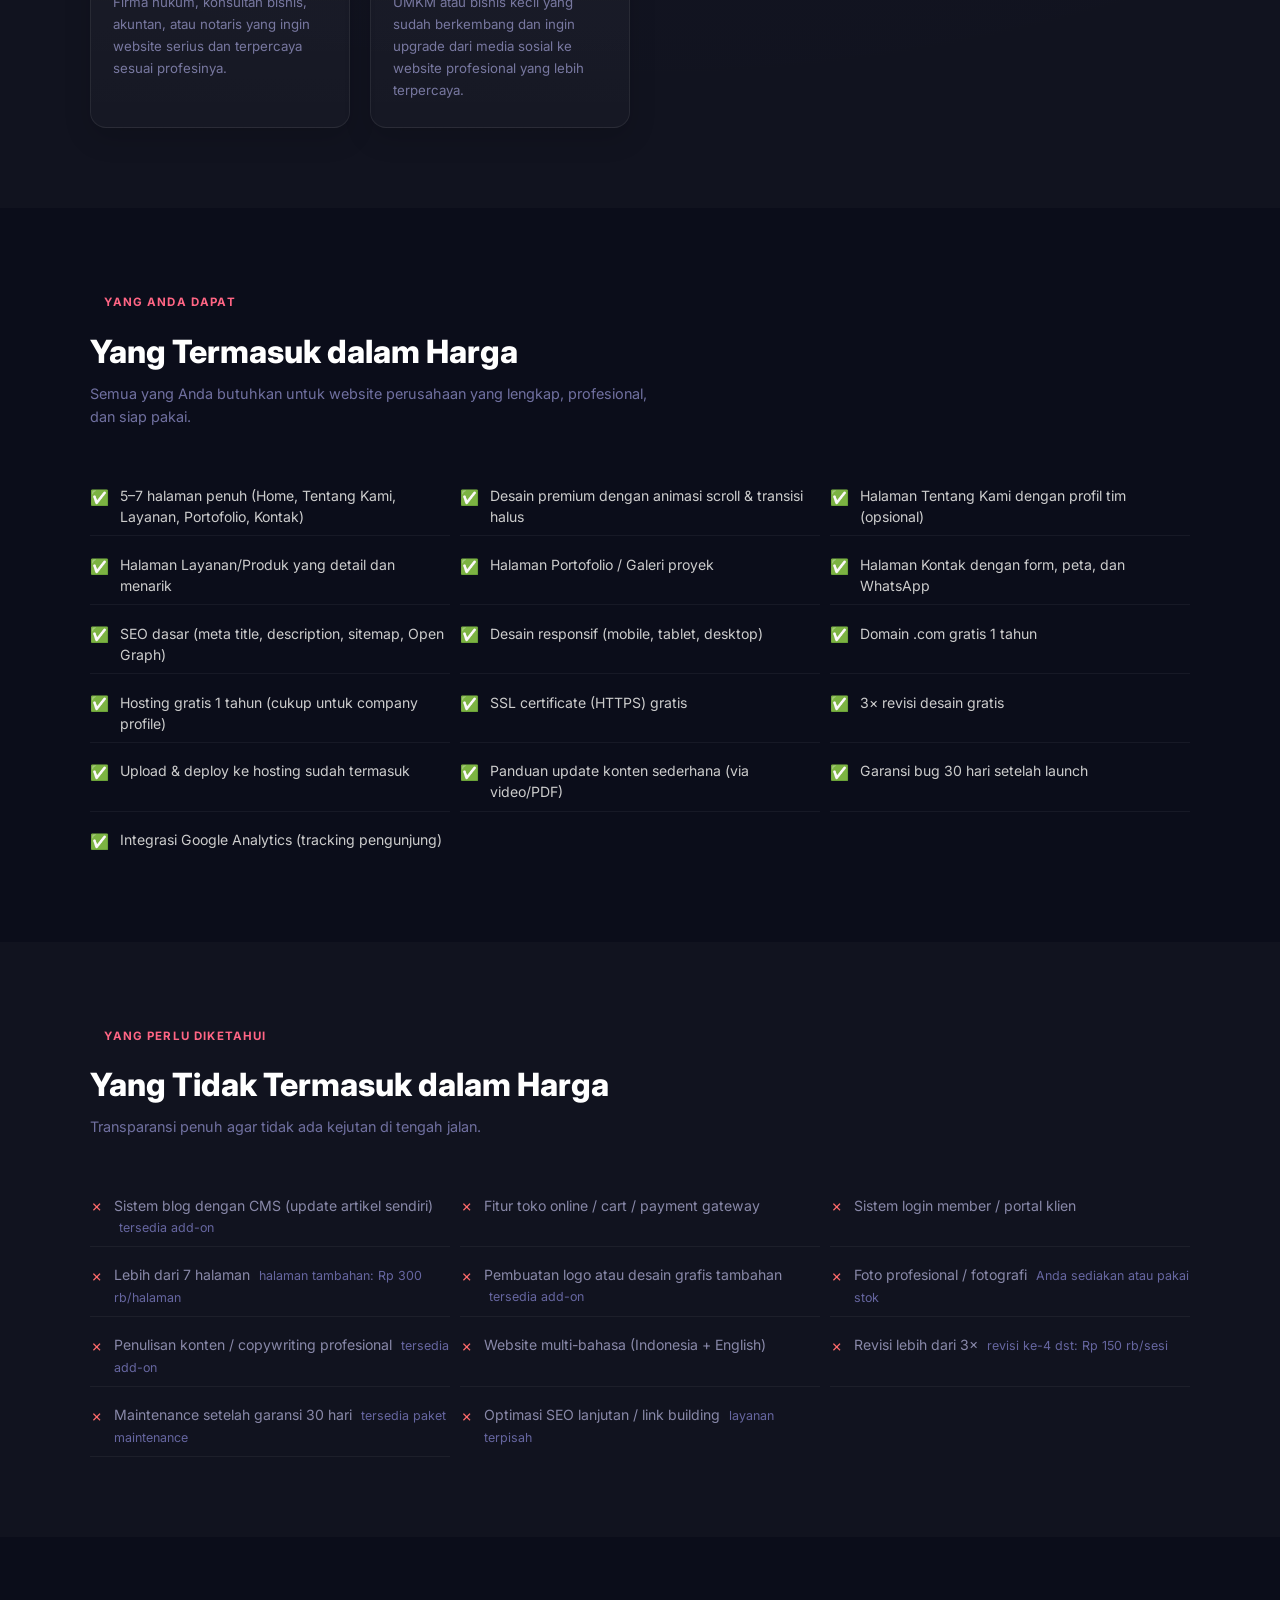
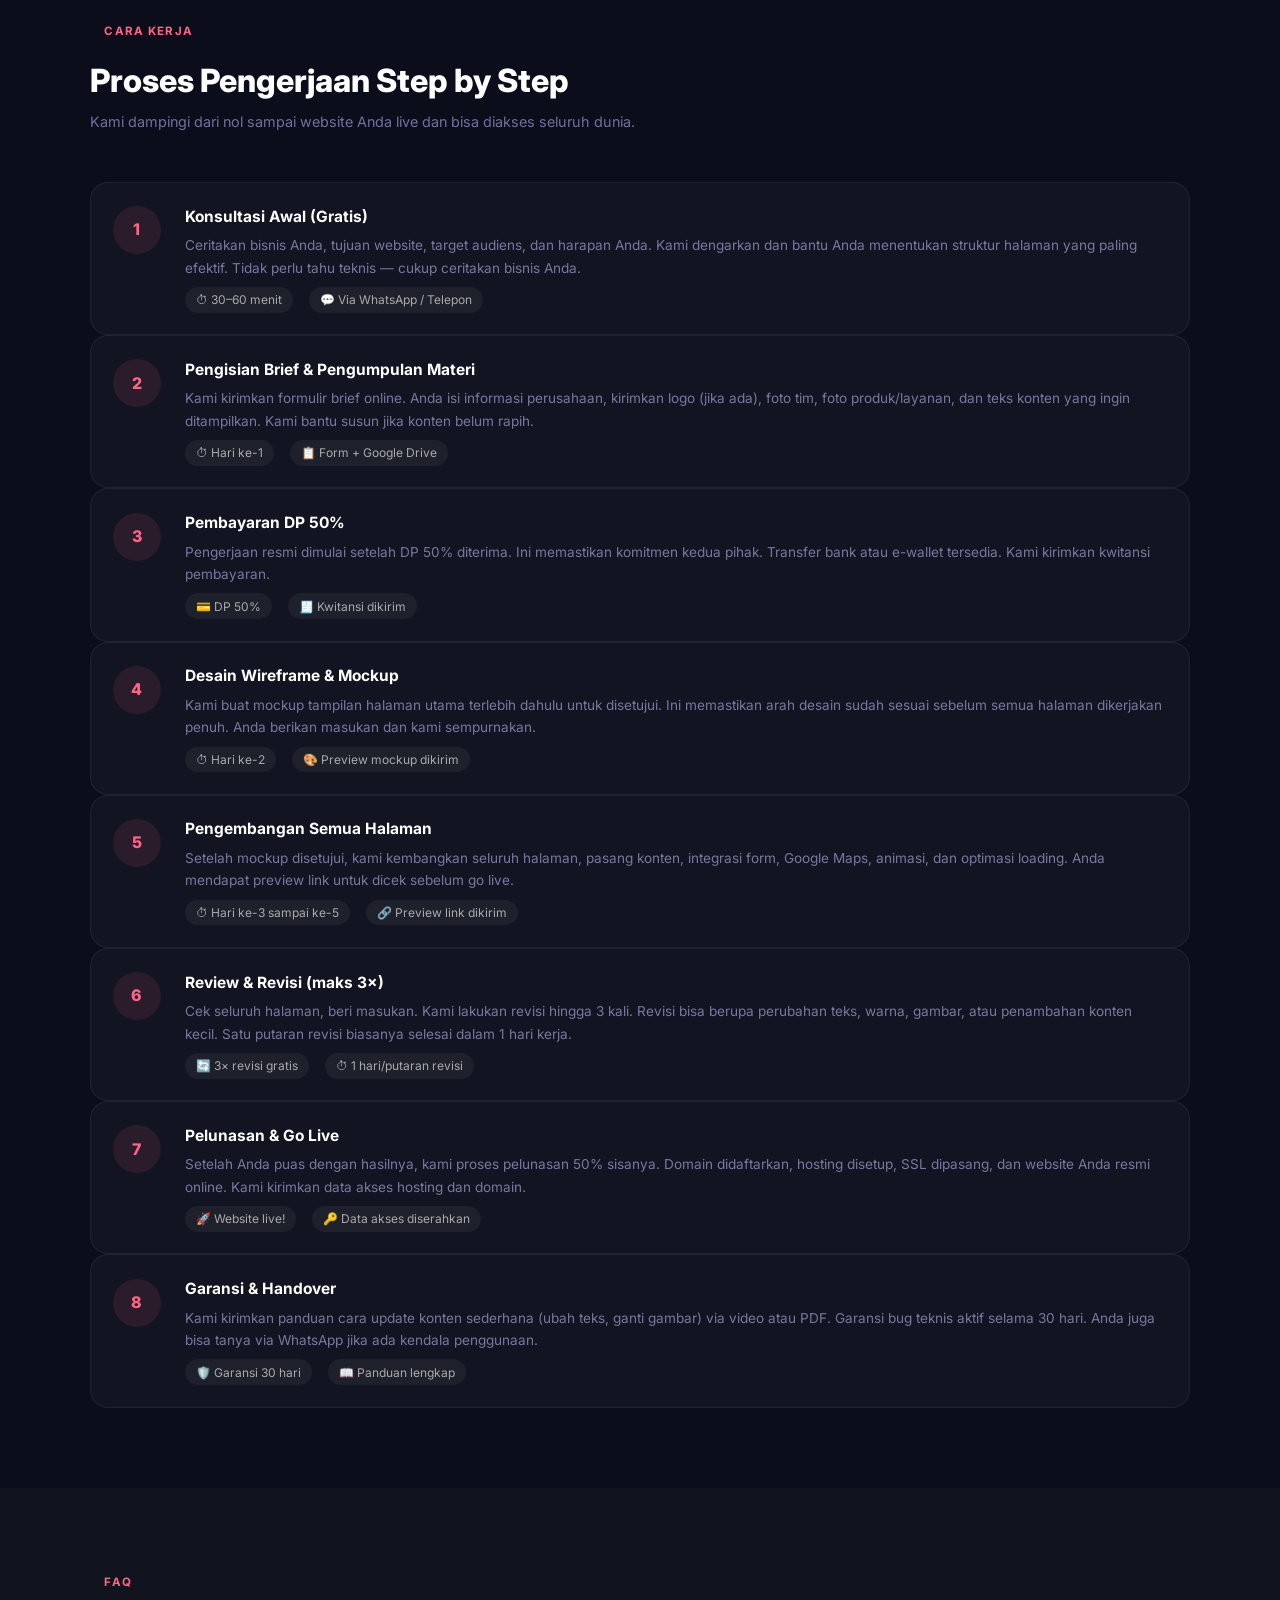
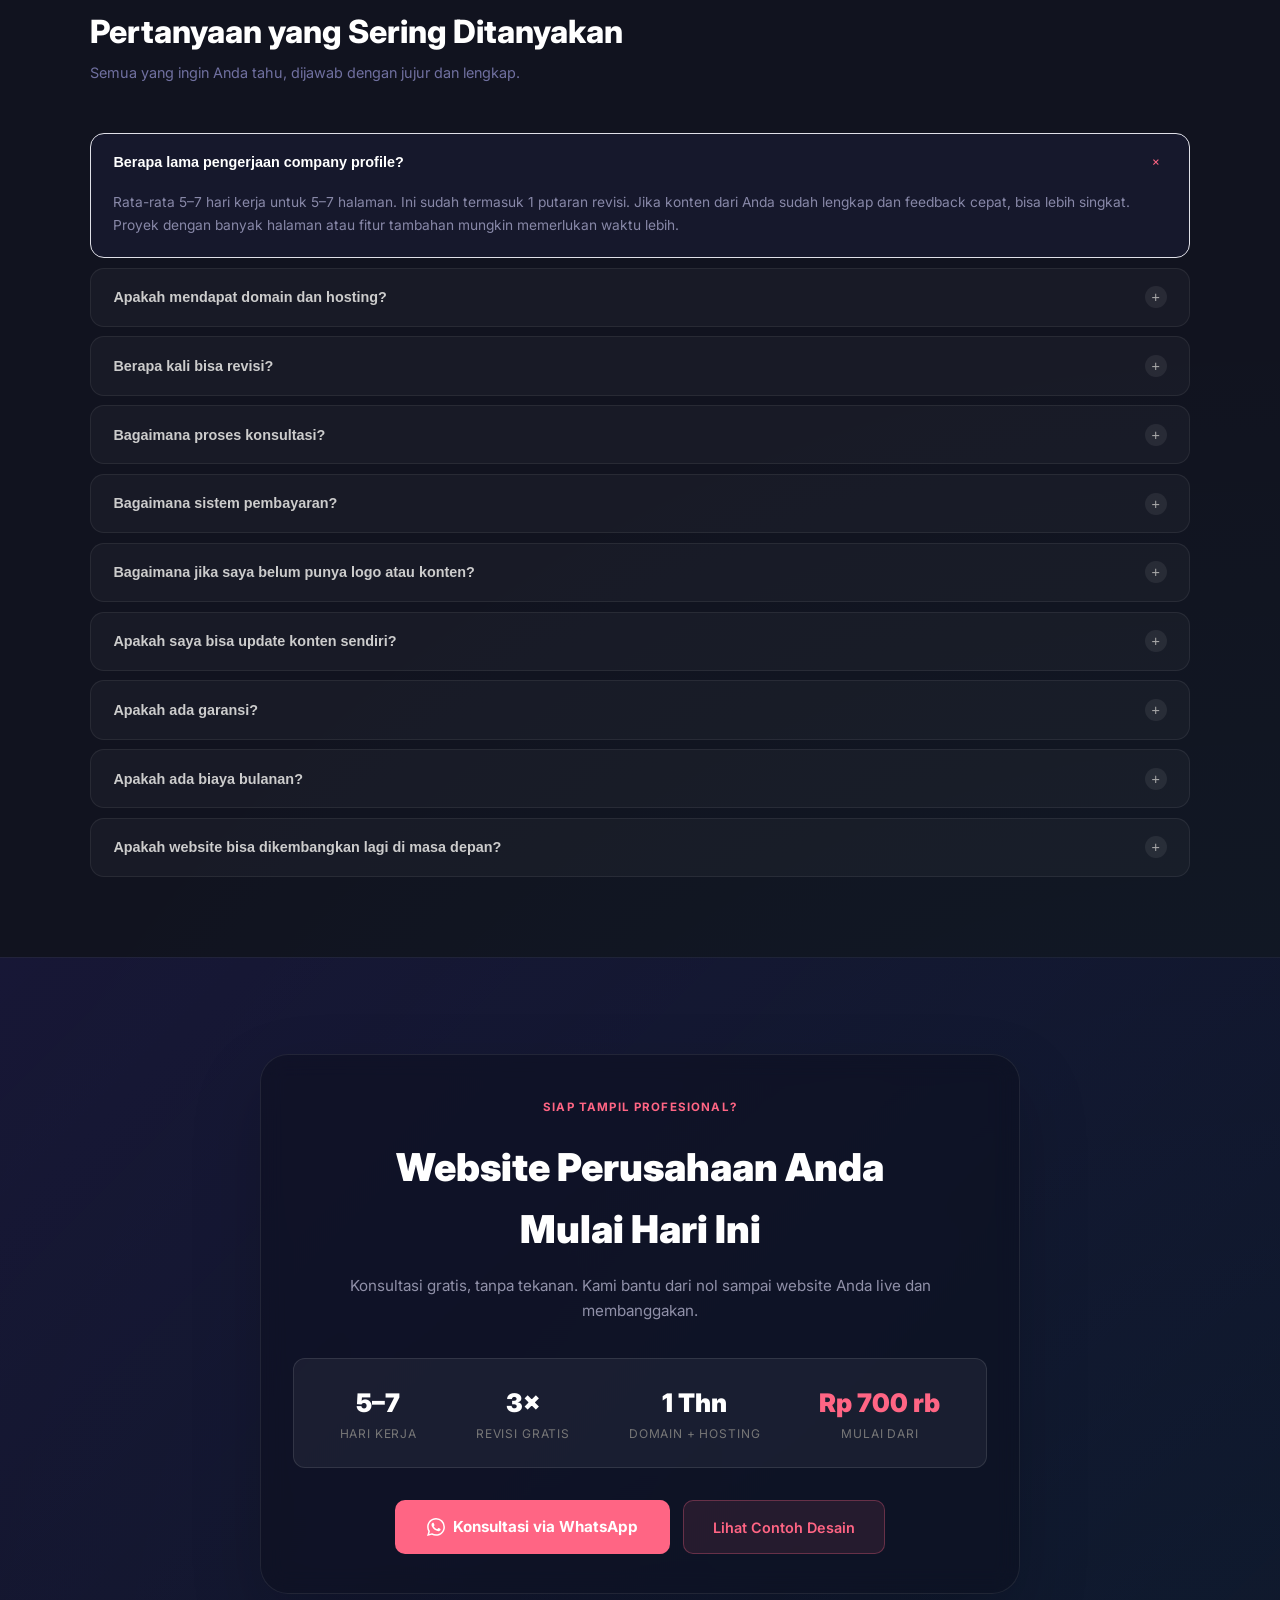
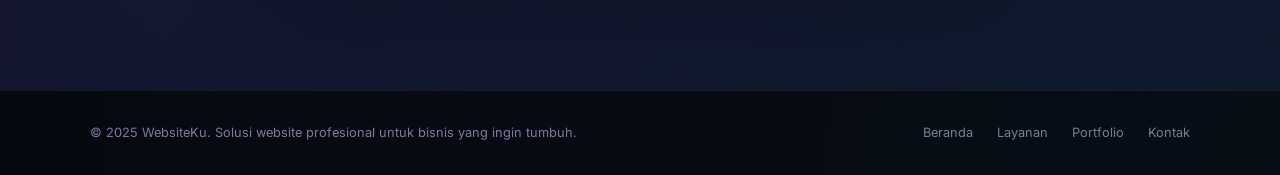
==== commit e486f988: "feat: Tingkatkan Daya Tarik & Profesionalisme Co-authored-by: traeagent <traeagent@users.noreply.git" ====
--- a/company-profile.html
+++ b/company-profile.html
@@ -19,7 +19,7 @@
       <svg width="16" height="16" viewBox="0 0 24 24" fill="none" stroke="currentColor" stroke-width="2"><polyline points="15 18 9 12 15 6"/></svg>
       Kembali ke Beranda
     </a>
-    <img src="assets/logo-placeholder.png" alt="WebsiteKu" class="l-nav-logo" />
+    <img src="assets/websiteku-logo.png" alt="WebsiteKu" class="l-nav-logo" />
     <a href="#pesan" class="l-nav-cta" style="background:#FF6584">
       <svg width="14" height="14" viewBox="0 0 24 24" fill="none" stroke="currentColor" stroke-width="2.5"><path d="M22 16.92v3a2 2 0 0 1-2.18 2 19.79 19.79 0 0 1-8.63-3.07A19.5 19.5 0 0 1 4.69 12 19.79 19.79 0 0 1 1.61 3.38 2 2 0 0 1 3.6 1.21h3a2 2 0 0 1 2 1.72c.127.96.361 1.903.7 2.81a2 2 0 0 1-.45 2.11L7.91 8.96a16 16 0 0 0 6 6l.97-.97a2 2 0 0 1 2.11-.45c.907.339 1.85.573 2.81.7a2 2 0 0 1 1.72 2.02z"/></svg>
       <span>Konsultasi Gratis</span>
@@ -205,7 +205,7 @@
       </div>
       <div class="l-faq-item">
         <button class="l-faq-btn"><span class="l-faq-q">Apakah ada biaya bulanan?</span><span class="l-faq-icon">+</span></button>
-        <div class="l-faq-a">Tidak ada biaya bulanan. Biaya tahunan yang perlu dianggarkan: perpanjangan domain (~Rp 200 rb/tahun) dan hosting (~Rp 300–400 rb/tahun) setelah tahun pertama gratis. Jika butuh maintenance rutin, tersedia paket tersendiri mulai Rp 500 rb/bulan.</div>
+        <div class="l-faq-a">Tidak ada biaya bulanan. Biaya tahunan yang perlu dianggarkan: perpanjangan domain (~Rp 200 rb/tahun) dan hosting (~Rp 300–400 rb/tahun) setelah tahun pertama gratis. Jika butuh maintenance rutin, tersedia paket tersendiri mulai Rp 300 rb/bulan.</div>
       </div>
       <div class="l-faq-item">
         <button class="l-faq-btn"><span class="l-faq-q">Apakah website bisa dikembangkan lagi di masa depan?</span><span class="l-faq-icon">+</span></button>
@@ -238,7 +238,7 @@
 
 <footer class="l-footer">
   <div class="l-footer-inner">
-    <span class="l-footer-copy">© 2025 WebsiteKu. Jasa Pembuatan Website Profesional.</span>
+    <span class="l-footer-copy">© 2025 WebsiteKu. Solusi website profesional untuk bisnis yang ingin tumbuh.</span>
     <div class="l-footer-links">
       <a href="index.html">Beranda</a><a href="index.html#layanan">Layanan</a><a href="index.html#portfolio">Portfolio</a><a href="index.html#kontak">Kontak</a>
     </div>
--- a/layanan.css
+++ b/layanan.css
@@ -3,24 +3,34 @@
    ============================================================ */
 *{box-sizing:border-box;margin:0;padding:0}
 html{scroll-behavior:smooth}
-body{font-family:'Inter',sans-serif;background:#0B0D1A;color:#E0E0E8;line-height:1.6;min-height:100vh}
+body{
+  font-family:'Inter',sans-serif;
+  background:
+    radial-gradient(circle at top center,rgba(108,99,255,.08),transparent 26%),
+    radial-gradient(circle at bottom right,rgba(0,212,255,.05),transparent 22%),
+    #0B0D1A;
+  color:#E0E0E8;
+  line-height:1.6;
+  min-height:100vh
+}
 a{color:inherit;text-decoration:none}
 img{display:block;object-fit:contain}
 
 /* ---- NAV ---- */
-.l-nav{position:sticky;top:0;z-index:200;background:rgba(11,13,26,.95);backdrop-filter:blur(12px);border-bottom:1px solid rgba(255,255,255,.07);padding:.85rem 5%}
+.l-nav{position:sticky;top:0;z-index:200;background:rgba(11,13,26,.88);backdrop-filter:blur(16px);border-bottom:1px solid rgba(255,255,255,.08);box-shadow:0 10px 30px rgba(0,0,0,.18);padding:.85rem 5%}
 .l-nav-inner{max-width:1100px;margin:0 auto;display:flex;align-items:center;justify-content:space-between;gap:1rem}
 .l-nav-back{display:flex;align-items:center;gap:.5rem;font-size:.85rem;font-weight:500;color:#aaa;transition:color .2s}
 .l-nav-back:hover{color:#fff}
-.l-nav-logo{height:32px;width:auto}
+.l-nav-logo{height:34px;width:auto;filter:drop-shadow(0 8px 18px rgba(0,0,0,.18))}
 .l-nav-cta{display:flex;align-items:center;gap:.4rem;background:#6C63FF;color:#fff;padding:.5rem 1.1rem;border-radius:8px;font-size:.82rem;font-weight:700;transition:all .2s;white-space:nowrap}
-.l-nav-cta:hover{background:#5a52e0;transform:translateY(-1px)}
+.l-nav-cta:hover{background:#5a52e0;transform:translateY(-1px);box-shadow:0 12px 24px rgba(0,0,0,.18)}
 
 /* ---- HERO ---- */
 .l-hero{padding:5rem 5% 4.5rem;text-align:center;position:relative;overflow:hidden}
 .l-hero::before{content:'';position:absolute;inset:0;background:radial-gradient(ellipse at 50% 0%,var(--accent-glow,rgba(108,99,255,.18)),transparent 65%);pointer-events:none}
-.l-hero-inner{max-width:780px;margin:0 auto;position:relative}
-.l-breadcrumb{display:flex;align-items:center;justify-content:center;gap:.5rem;font-size:.78rem;color:#666;margin-bottom:1.5rem}
+.l-hero::after{content:'';position:absolute;inset:0;background-image:linear-gradient(rgba(255,255,255,.018) 1px,transparent 1px),linear-gradient(90deg,rgba(255,255,255,.018) 1px,transparent 1px);background-size:48px 48px;mask-image:radial-gradient(circle at center,black 32%,transparent 78%);pointer-events:none;opacity:.8}
+.l-hero-inner{max-width:860px;margin:0 auto;position:relative;padding:2rem 2rem 1.2rem;border:1px solid rgba(255,255,255,.06);border-radius:28px;background:linear-gradient(180deg,rgba(255,255,255,.04),rgba(255,255,255,.015));box-shadow:0 28px 80px rgba(0,0,0,.22)}
+.l-breadcrumb{display:flex;align-items:center;justify-content:center;gap:.5rem;font-size:.78rem;color:#666;margin-bottom:1.5rem;flex-wrap:wrap}
 .l-breadcrumb a{color:#888;transition:color .2s}.l-breadcrumb a:hover{color:#fff}
 .l-breadcrumb span{color:#444}
 .l-hero-tag{display:inline-flex;align-items:center;gap:.4rem;background:var(--accent,#6C63FF)18;color:var(--accent,#6C63FF);border:1px solid var(--accent,#6C63FF)44;border-radius:100px;padding:.3rem 1rem;font-size:.75rem;font-weight:700;letter-spacing:.1em;text-transform:uppercase;margin-bottom:1.4rem}
@@ -28,7 +38,7 @@
 .l-hero h1 span{color:var(--accent,#6C63FF)}
 .l-hero-sub{font-size:1.05rem;color:#9090A8;line-height:1.7;max-width:600px;margin:0 auto 2rem}
 .l-hero-pills{display:flex;flex-wrap:wrap;gap:.6rem;justify-content:center;margin-bottom:2.2rem}
-.l-pill{display:flex;align-items:center;gap:.4rem;background:rgba(255,255,255,.05);border:1px solid rgba(255,255,255,.1);border-radius:100px;padding:.4rem .9rem;font-size:.8rem;color:#ccc}
+.l-pill{display:flex;align-items:center;gap:.4rem;background:rgba(255,255,255,.05);border:1px solid rgba(255,255,255,.1);border-radius:100px;padding:.4rem .9rem;font-size:.8rem;color:#ccc;backdrop-filter:blur(8px)}
 .l-pill .pi{color:var(--accent,#6C63FF)}
 .l-hero-price{font-size:2rem;font-weight:900;color:#fff;margin-bottom:.4rem}
 .l-hero-price span{font-size:1rem;font-weight:400;color:#777;margin-left:.3rem}
@@ -40,7 +50,7 @@
 
 /* ---- SECTIONS ---- */
 .l-section{padding:5rem 5%}
-.l-section.alt{background:rgba(255,255,255,.02)}
+.l-section.alt{background:rgba(255,255,255,.022)}
 .l-container{max-width:1100px;margin:0 auto}
 .l-sec-label{display:inline-block;background:var(--accent,#6C63FF)18;color:var(--accent,#6C63FF);border:1px solid var(--accent,#6C63FF)44;border-radius:100px;padding:.28rem .9rem;font-size:.72rem;font-weight:700;letter-spacing:.1em;text-transform:uppercase;margin-bottom:1rem}
 .l-sec-title{font-size:clamp(1.5rem,3vw,2rem);font-weight:800;color:#fff;margin-bottom:.6rem;line-height:1.25}
@@ -48,8 +58,8 @@
 
 /* ---- CARDS GRID ---- */
 .l-grid{display:grid;grid-template-columns:repeat(auto-fit,minmax(240px,1fr));gap:1.25rem}
-.l-card{background:rgba(255,255,255,.04);border:1px solid rgba(255,255,255,.07);border-radius:14px;padding:1.6rem 1.4rem;transition:border-color .2s}
-.l-card:hover{border-color:var(--accent,#6C63FF)66}
+.l-card{background:linear-gradient(180deg,rgba(255,255,255,.045),rgba(255,255,255,.025));border:1px solid rgba(255,255,255,.07);border-radius:16px;padding:1.6rem 1.4rem;transition:border-color .2s,transform .2s,box-shadow .2s;box-shadow:0 10px 28px rgba(0,0,0,.14)}
+.l-card:hover{border-color:var(--accent,#6C63FF)66;transform:translateY(-4px);box-shadow:0 18px 40px rgba(0,0,0,.2)}
 .l-card-icon{font-size:1.8rem;margin-bottom:.9rem}
 .l-card-title{font-size:.95rem;font-weight:700;color:#fff;margin-bottom:.4rem}
 .l-card-text{font-size:.83rem;color:#7878A0;line-height:1.65}
@@ -67,8 +77,8 @@
 
 /* ---- PROCESS STEPS ---- */
 .l-steps{display:flex;flex-direction:column;gap:0}
-.l-step{display:grid;grid-template-columns:48px 1fr;gap:1.5rem;padding:1.8rem 0;border-bottom:1px solid rgba(255,255,255,.05)}
-.l-step:last-child{border-bottom:none}
+.l-step{display:grid;grid-template-columns:48px 1fr;gap:1.5rem;padding:1.35rem 1.35rem;border:1px solid rgba(255,255,255,.06);border-radius:18px;background:rgba(255,255,255,.03)}
+.l-step:last-child{border-bottom:1px solid rgba(255,255,255,.06)}
 .l-step-num{width:48px;height:48px;border-radius:50%;background:var(--accent,#6C63FF)18;border:2px solid var(--accent,#6C63FF)44;display:flex;align-items:center;justify-content:center;font-size:1rem;font-weight:800;color:var(--accent,#6C63FF);flex-shrink:0;margin-top:.1rem}
 .l-step-title{font-size:.97rem;font-weight:700;color:#fff;margin-bottom:.3rem}
 .l-step-text{font-size:.85rem;color:#7878A0;line-height:1.65}
@@ -77,7 +87,8 @@
 
 /* ---- FAQ ---- */
 .l-faq{display:flex;flex-direction:column;gap:.6rem}
-.l-faq-item{background:rgba(255,255,255,.03);border:1px solid rgba(255,255,255,.07);border-radius:12px;overflow:hidden}
+.l-faq-item{background:rgba(255,255,255,.03);border:1px solid rgba(255,255,255,.07);border-radius:14px;overflow:hidden;transition:border-color .2s,transform .2s,background .2s}
+.l-faq-item:hover{transform:translateY(-2px);border-color:rgba(255,255,255,.12)}
 .l-faq-item.open{border-color:var(--accent,#6C63FF)44;background:rgba(108,99,255,.06)}
 .l-faq-btn{width:100%;background:none;border:none;padding:1.1rem 1.4rem;display:flex;align-items:center;justify-content:space-between;gap:1rem;cursor:pointer;text-align:left}
 .l-faq-q{font-size:.9rem;font-weight:600;color:#ccc;line-height:1.4}
@@ -106,24 +117,26 @@
 
 /* ---- CTA ---- */
 .l-cta{padding:6rem 5%;background:linear-gradient(135deg,rgba(108,99,255,.12),rgba(108,99,255,.04));border-top:1px solid rgba(255,255,255,.06)}
-.l-cta-inner{max-width:680px;margin:0 auto;text-align:center}
+.l-cta-inner{max-width:760px;margin:0 auto;text-align:center;background:rgba(11,13,26,.42);border:1px solid rgba(255,255,255,.08);border-radius:28px;padding:2.4rem 2rem;box-shadow:0 28px 70px rgba(0,0,0,.18);backdrop-filter:blur(12px)}
 .l-cta h2{font-size:clamp(1.6rem,4vw,2.4rem);font-weight:900;color:#fff;margin-bottom:.8rem}
 .l-cta p{font-size:.95rem;color:#9090A8;margin-bottom:2.2rem;line-height:1.65}
 
 /* ---- FOOTER ---- */
 .l-footer{background:rgba(0,0,0,.4);border-top:1px solid rgba(255,255,255,.06);padding:2rem 5%;text-align:center}
 .l-footer-inner{max-width:1100px;margin:0 auto;display:flex;align-items:center;justify-content:space-between;flex-wrap:wrap;gap:1rem}
-.l-footer-copy{font-size:.8rem;color:#444}
+.l-footer-copy{font-size:.8rem;color:#7A7AA0}
 .l-footer-links{display:flex;gap:1.5rem}
-.l-footer-links a{font-size:.8rem;color:#555;transition:color .2s}.l-footer-links a:hover{color:#aaa}
+.l-footer-links a{font-size:.8rem;color:#7B7B94;transition:color .2s}.l-footer-links a:hover{color:#ddd}
 
 /* ---- RESPONSIVE ---- */
 @media(max-width:768px){
   .l-nav-logo{height:26px}
   .l-nav-cta span{display:none}
   .l-hero{padding:3.5rem 5% 3rem}
+  .l-hero-inner{padding:1.4rem 1.1rem 1rem;border-radius:22px}
   .l-section{padding:3.5rem 5%}
   .l-cta{padding:4rem 5%}
+  .l-cta-inner{padding:1.8rem 1.2rem}
   .l-price-highlights{gap:1rem}
   .l-footer-inner{flex-direction:column;text-align:center}
   .l-footer-links{justify-content:center}
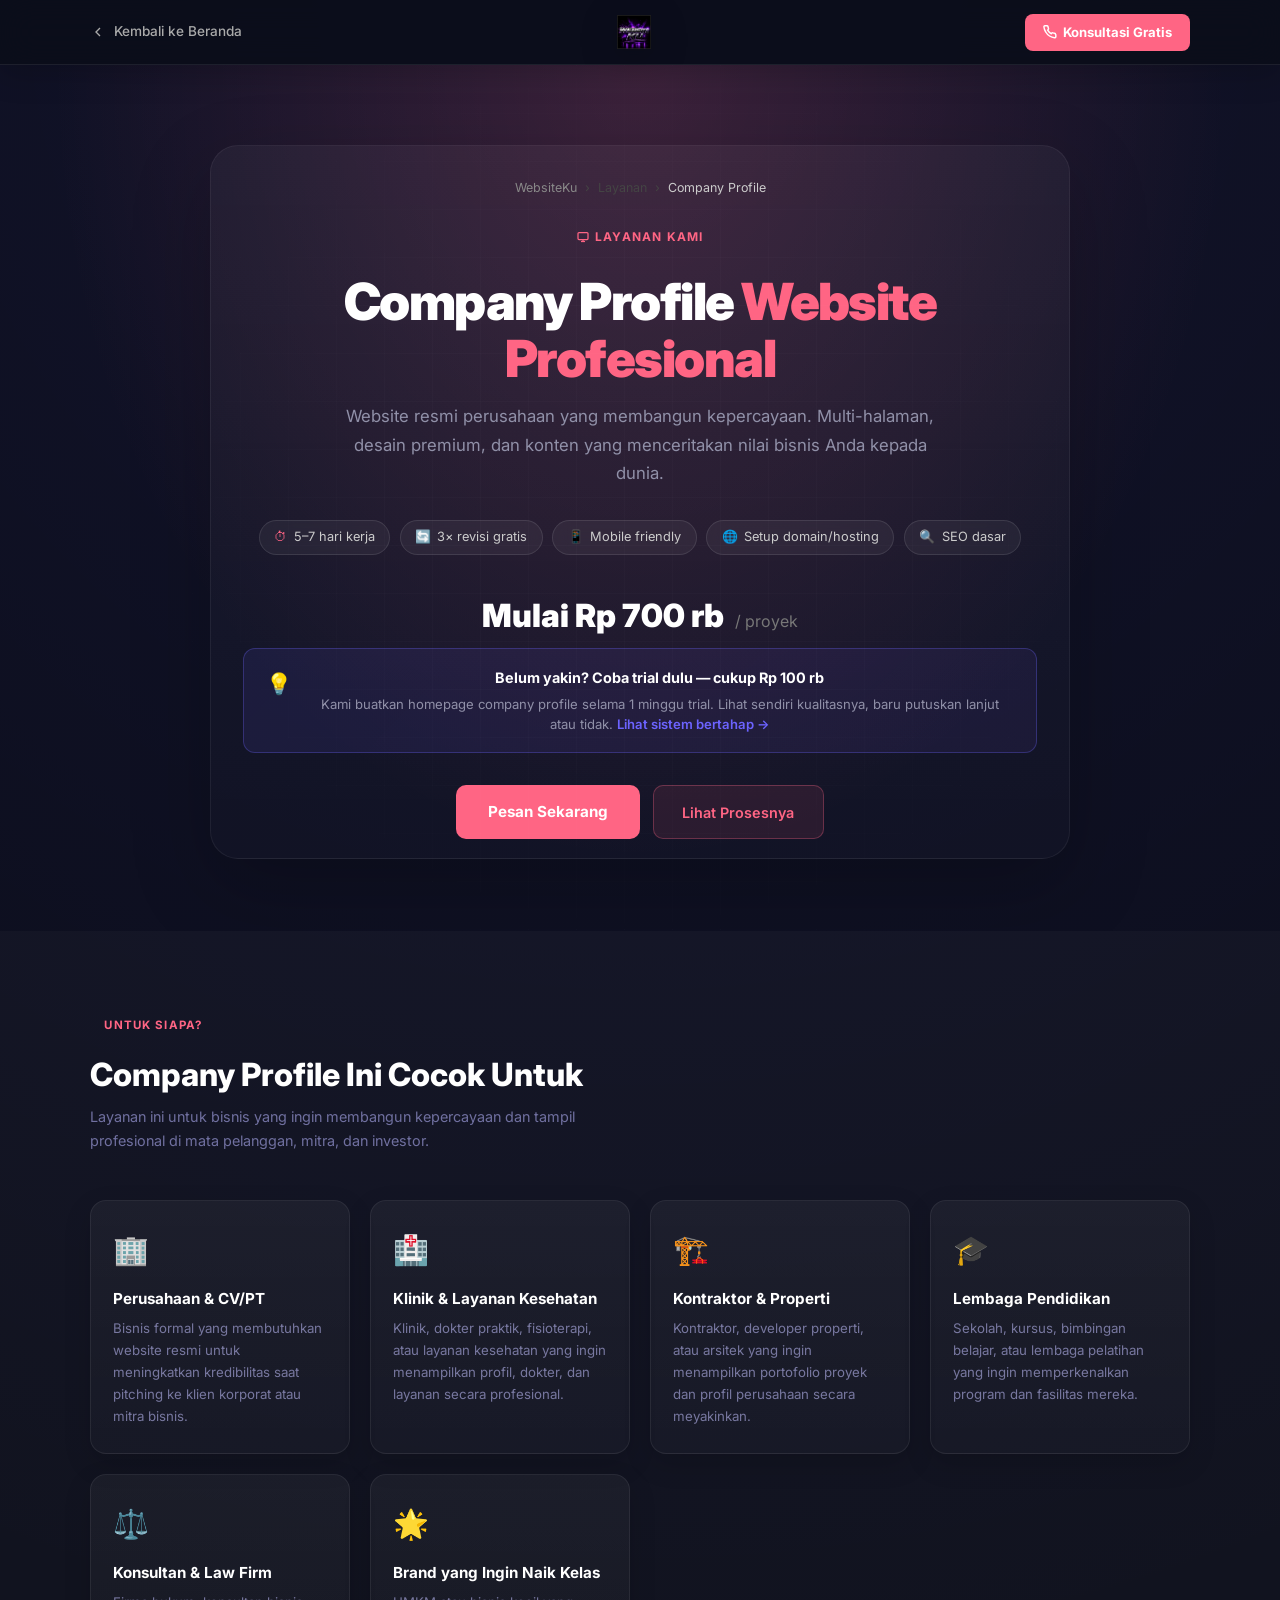
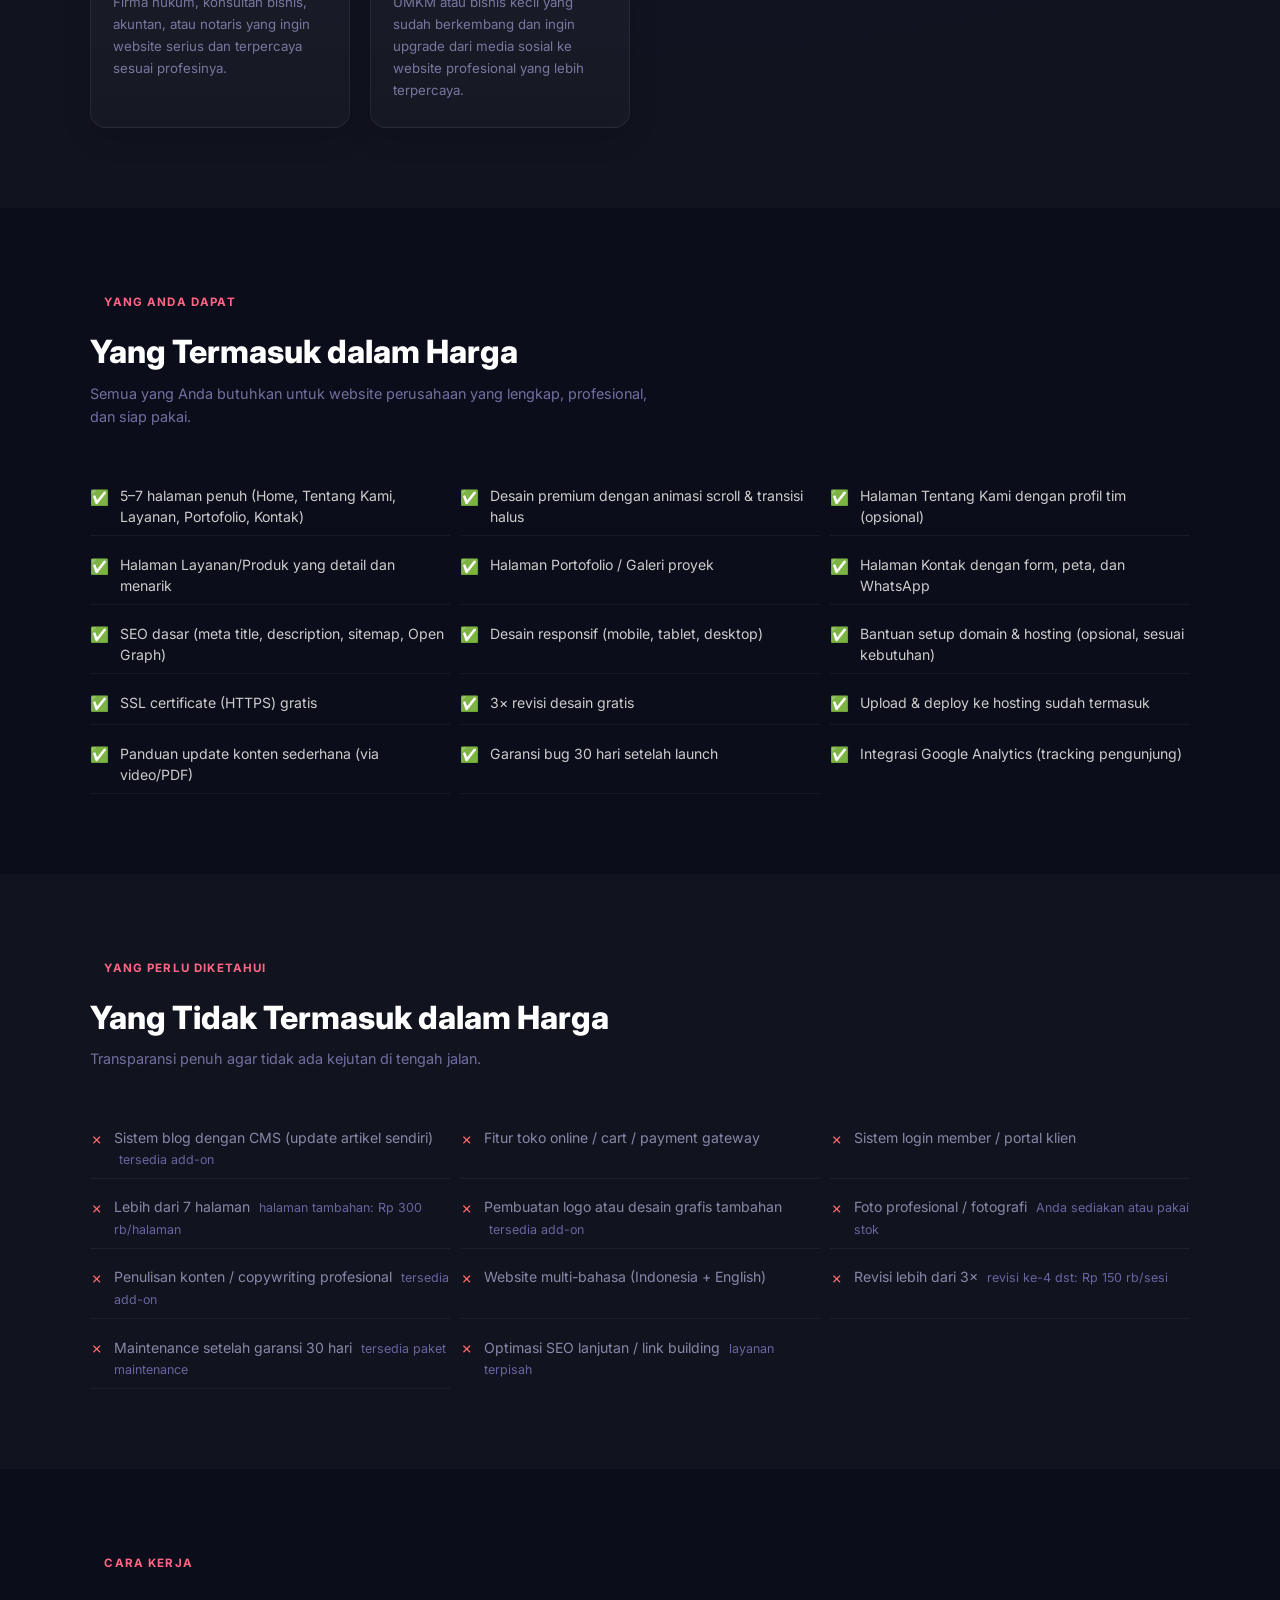
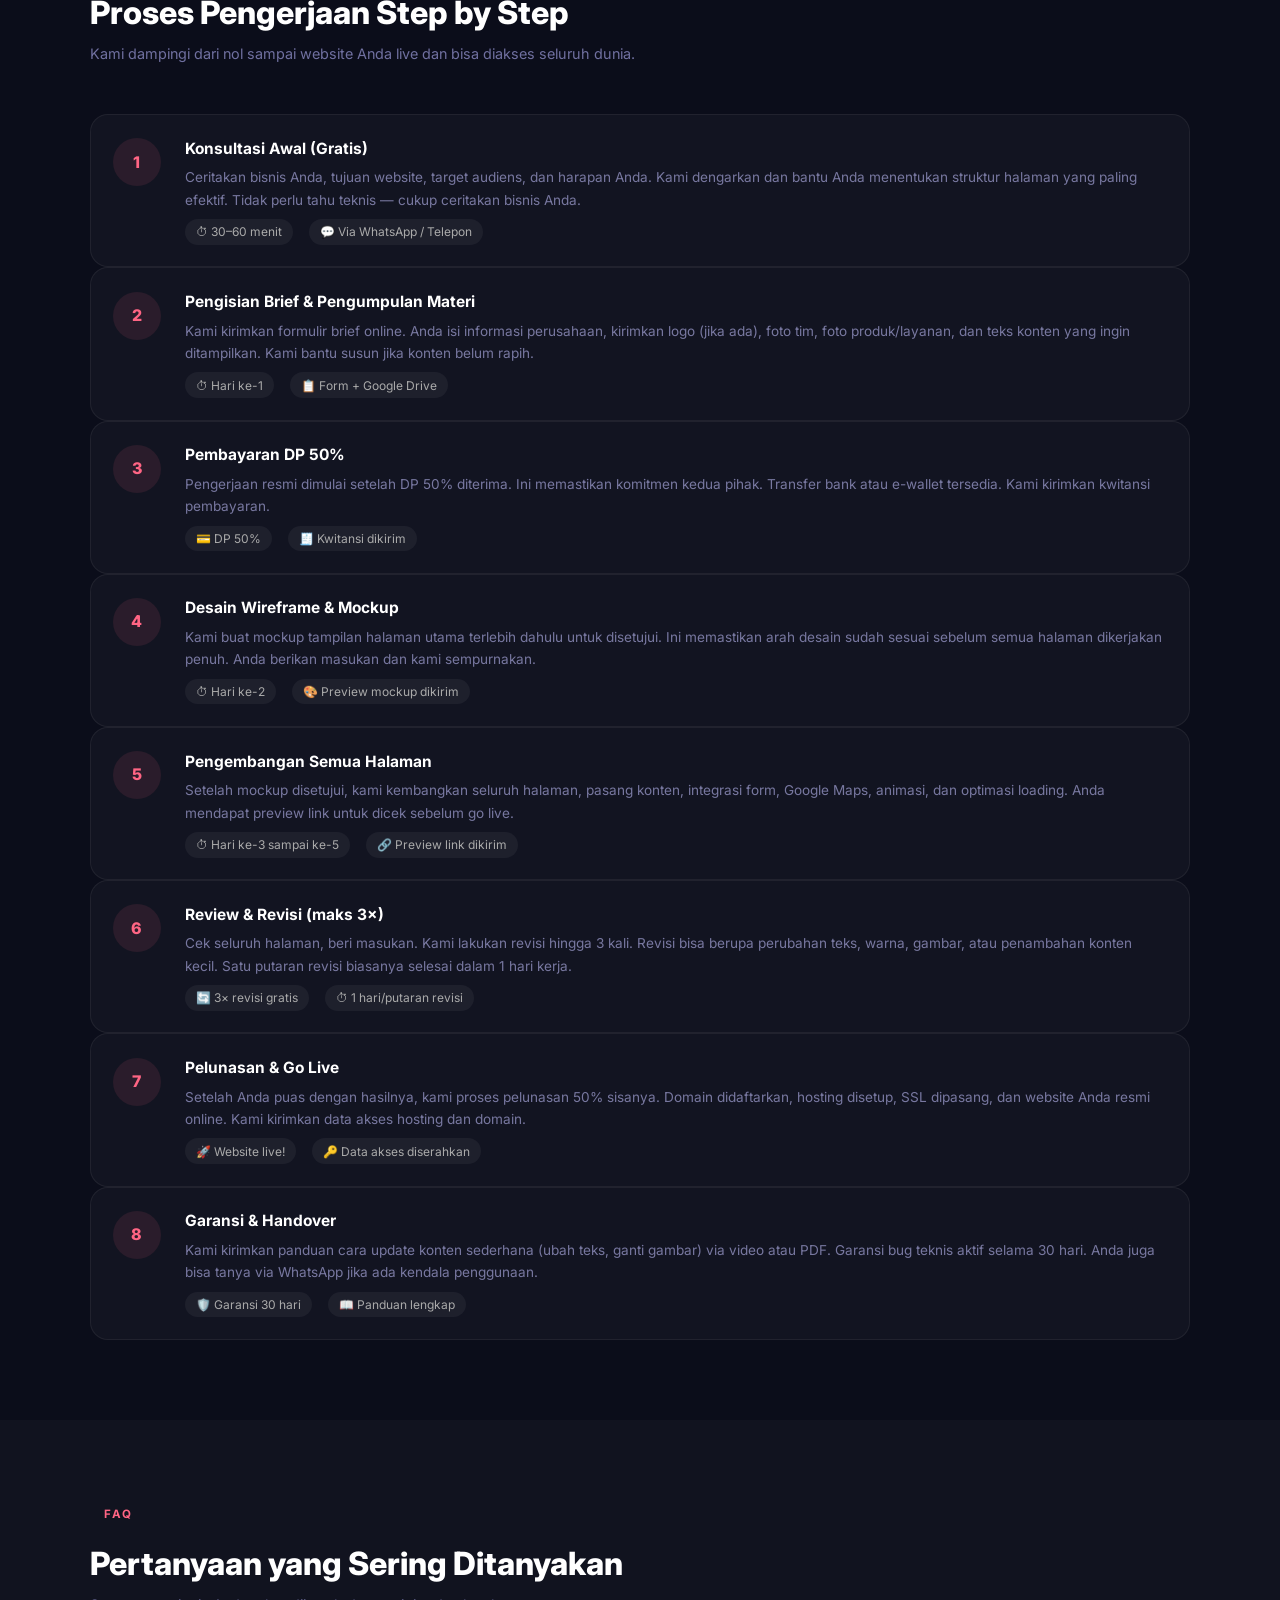
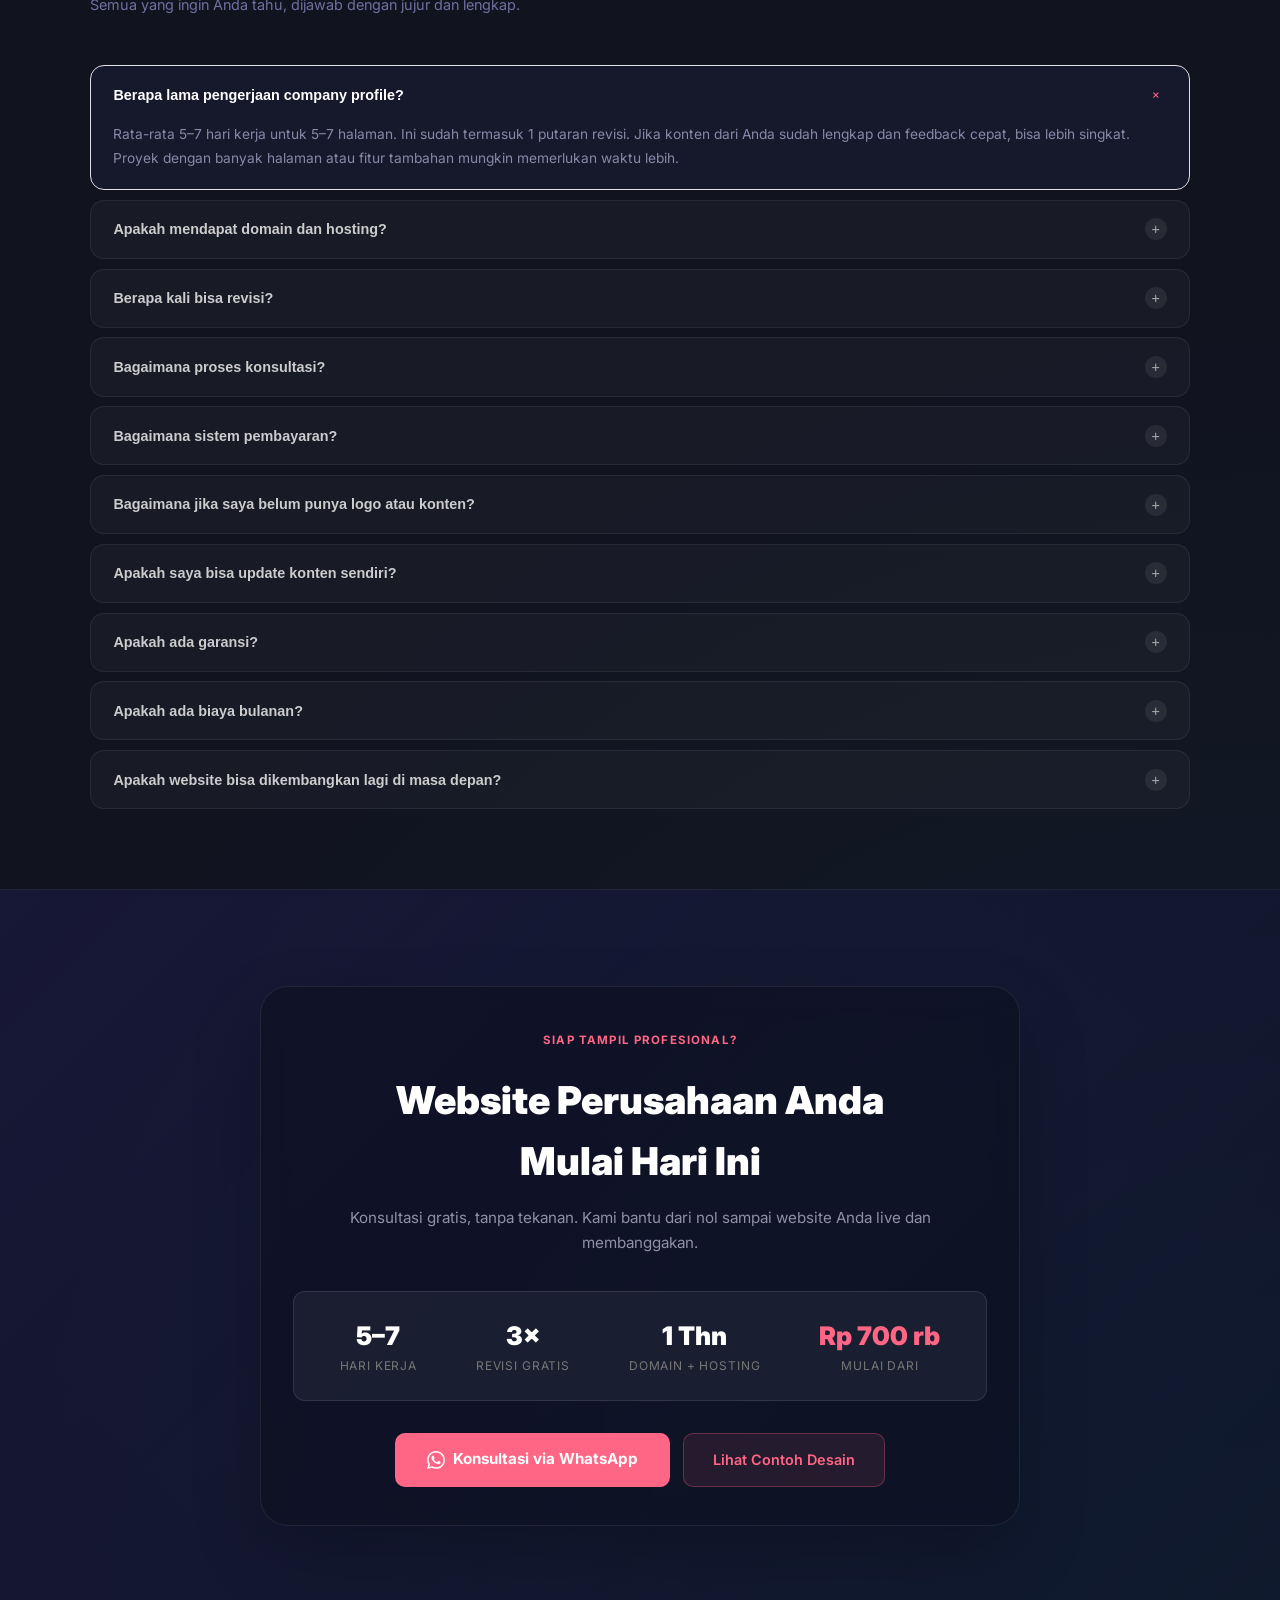
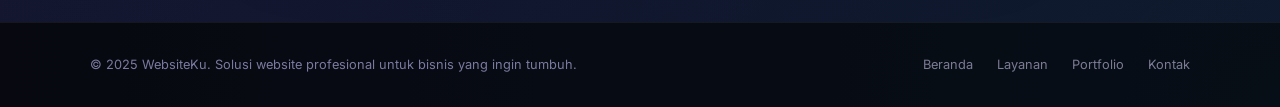
==== commit 32fae6cc: "feat: Tingkatkan Daya Tarik & Profesionalisme Co-authored-by: traeagent <traeagent@users.noreply.git" ====
--- a/company-profile.html
+++ b/company-profile.html
@@ -42,7 +42,7 @@
       <span class="l-pill"><span class="pi" style="color:#FF6584">⏱</span> 5–7 hari kerja</span>
       <span class="l-pill"><span class="pi" style="color:#FF6584">🔄</span> 3× revisi gratis</span>
       <span class="l-pill"><span class="pi" style="color:#FF6584">📱</span> Mobile friendly</span>
-      <span class="l-pill"><span class="pi" style="color:#FF6584">🌐</span> Domain + Hosting 1 thn</span>
+      <span class="l-pill"><span class="pi" style="color:#FF6584">🌐</span> Setup domain/hosting</span>
       <span class="l-pill"><span class="pi" style="color:#FF6584">🔍</span> SEO dasar</span>
     </div>
     <div class="l-hero-price" style="color:#fff">Mulai Rp 700 rb <span>/ proyek</span></div>
@@ -90,8 +90,7 @@
       <li><span class="ico">✅</span><span class="lbl">Halaman Kontak dengan form, peta, dan WhatsApp</span></li>
       <li><span class="ico">✅</span><span class="lbl">SEO dasar (meta title, description, sitemap, Open Graph)</span></li>
       <li><span class="ico">✅</span><span class="lbl">Desain responsif (mobile, tablet, desktop)</span></li>
-      <li><span class="ico">✅</span><span class="lbl">Domain .com gratis 1 tahun</span></li>
-      <li><span class="ico">✅</span><span class="lbl">Hosting gratis 1 tahun (cukup untuk company profile)</span></li>
+      <li><span class="ico">✅</span><span class="lbl">Bantuan setup domain & hosting (opsional, sesuai kebutuhan)</span></li>
       <li><span class="ico">✅</span><span class="lbl">SSL certificate (HTTPS) gratis</span></li>
       <li><span class="ico">✅</span><span class="lbl">3× revisi desain gratis</span></li>
       <li><span class="ico">✅</span><span class="lbl">Upload & deploy ke hosting sudah termasuk</span></li>
@@ -177,7 +176,7 @@
       </div>
       <div class="l-faq-item">
         <button class="l-faq-btn"><span class="l-faq-q">Apakah mendapat domain dan hosting?</span><span class="l-faq-icon">+</span></button>
-        <div class="l-faq-a">Ya, keduanya termasuk gratis selama 1 tahun. Domain .com dan shared hosting yang cukup untuk company profile. Setelah tahun pertama, perpanjangan domain sekitar Rp 150–250 rb/tahun dan hosting Rp 150–400 rb/tahun tergantung provider.</div>
+        <div class="l-faq-a">Domain dan hosting disesuaikan kebutuhan. Anda bisa memakai domain/hosting milik sendiri, atau kami bantu rekomendasikan dan setup sesuai budget. Biaya domain dan hosting mengikuti harga provider (dibayar atas nama Anda), tanpa biaya tersembunyi.</div>
       </div>
       <div class="l-faq-item">
         <button class="l-faq-btn"><span class="l-faq-q">Berapa kali bisa revisi?</span><span class="l-faq-icon">+</span></button>
@@ -205,7 +204,7 @@
       </div>
       <div class="l-faq-item">
         <button class="l-faq-btn"><span class="l-faq-q">Apakah ada biaya bulanan?</span><span class="l-faq-icon">+</span></button>
-        <div class="l-faq-a">Tidak ada biaya bulanan. Biaya tahunan yang perlu dianggarkan: perpanjangan domain (~Rp 200 rb/tahun) dan hosting (~Rp 300–400 rb/tahun) setelah tahun pertama gratis. Jika butuh maintenance rutin, tersedia paket tersendiri mulai Rp 300 rb/bulan.</div>
+        <div class="l-faq-a">Tidak ada biaya bulanan wajib. Biaya domain dan hosting (jika menggunakan layanan berbayar) umumnya dibayar tahunan dan mengikuti provider. Jika butuh maintenance rutin, tersedia paket terpisah mulai Rp 300 rb/bulan.</div>
       </div>
       <div class="l-faq-item">
         <button class="l-faq-btn"><span class="l-faq-q">Apakah website bisa dikembangkan lagi di masa depan?</span><span class="l-faq-icon">+</span></button>
